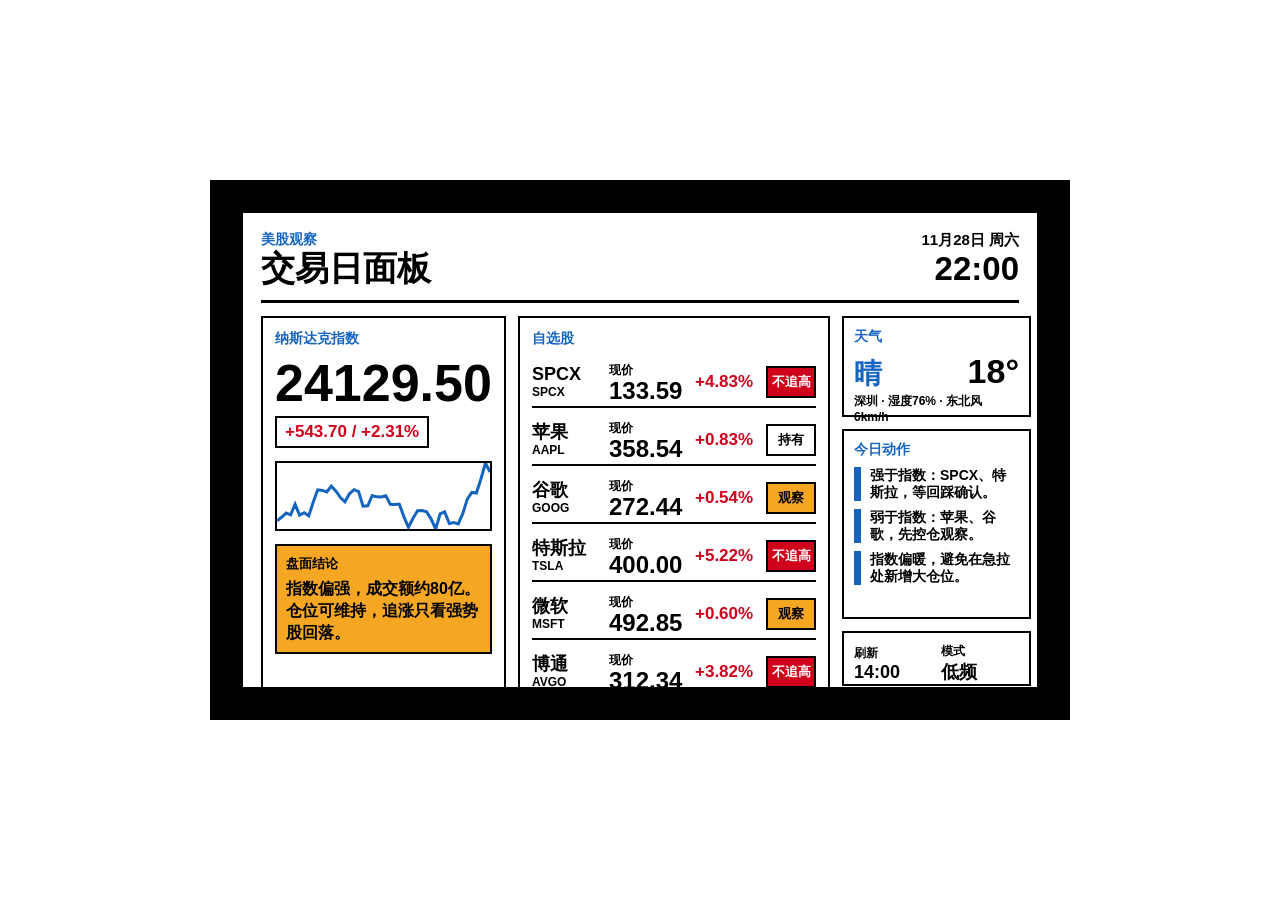
==== sensecraft.html @ 090fd839 "deploy: 5b3ad0c726f53f0782bac9192af07a81ab85d8e0" ====
<!doctype html>
<html lang="zh-CN">
  <head>
    <meta charset="utf-8">
    <meta name="viewport" content="width=device-width, initial-scale=1">
    <title>E1002 A股面板</title>
    <style>
/*
 * reTerminal E1002 A股面板 — Spectra 6 纯色样式
 * 硬性约束：只能用 黑/白/红/黄/蓝/绿 6 个纯色。
 * 禁止浅灰、半透明、渐变、剪裁路径、米色——这些在 6 色屏上会抖动成颗粒。
 * 视觉层级用 字号/字重/边框 区分，不用颜色明暗区分。
 */
:root {
  --black: #000000;
  --white: #ffffff;
  --red: #d0021b;      /* 涨 / 风险 */
  --green: #2e7d32;    /* 跌 */
  --yellow: #f5a623;   /* 信号 / 强调底色 */
  --blue: #1565c0;     /* 标题 / 标签 / 平 */
}

* {
  box-sizing: border-box;
}

body {
  margin: 0;
  min-height: 100vh;
  display: grid;
  place-items: center;
  background: var(--white);   /* 仅浏览器预览；widget 模式下被 build_dist 覆盖为白 */
  color: var(--black);
  font-family: "Arial", "PingFang SC", "Microsoft YaHei", sans-serif;
}

/* 设备外壳，仅本地预览模拟设备边框；widget 模式下被 build_dist 改为透明无边框，不上屏 */
.device-shell {
  width: 860px;
  height: 540px;
  display: grid;
  place-items: center;
  background: var(--black);
  border: 10px solid var(--black);
}

.panel {
  width: 800px;
  height: 480px;
  overflow: hidden;
  background: var(--white);
  border: 3px solid var(--black);
  padding: 18px;
}

.topbar {
  height: 72px;
  display: flex;
  align-items: flex-start;
  justify-content: space-between;
  border-bottom: 3px solid var(--black);
}

.eyebrow,
.section-title {
  color: var(--blue);
  font-size: 14px;
  font-weight: 800;
}

h1 {
  margin: 2px 0 0;
  font-size: 34px;
  line-height: 1;
  color: var(--black);
}

.clock-block {
  min-width: 160px;
  text-align: right;
}

.clock-block time {
  display: block;
  color: var(--black);
  font-size: 15px;
  line-height: 1.2;
  font-weight: 800;
}

.clock-block strong {
  display: block;
  margin-top: 3px;
  font-size: 33px;
  line-height: 1;
  color: var(--black);
}

.market-grid {
  height: 370px;
  display: grid;
  grid-template-columns: 245px 312px 189px;
  gap: 12px;
  padding-top: 13px;
}

.index-panel,
.stocks-panel,
.side-panel > section {
  border: 2px solid var(--black);
  background: var(--white);
}

.index-panel,
.stocks-panel {
  padding: 12px;
}

.index-value {
  margin-top: 9px;
  font-size: 52px;
  line-height: 1;
  font-weight: 900;
  color: var(--black);
}

.change-row {
  margin-top: 7px;
  display: inline-flex;
  align-items: center;
  min-height: 29px;
  padding: 4px 8px;
  border: 2px solid var(--black);
  font-size: 17px;
  font-weight: 800;
}

.up {
  color: var(--red);
}

.down {
  color: var(--green);
}

.flat {
  color: var(--blue);
}

/* 分时折线：去掉渐变/剪裁/半透明，改为实色边框容器；
   折线由 app.js 用 <svg> + var(--blue) 实色绘制；无数据时 app.js 隐藏整个区域 */
.sparkline {
  height: 70px;
  margin-top: 13px;
  border: 2px solid var(--black);
  background: var(--white);
}

.sparkline svg {
  display: block;
  width: 100%;
  height: 100%;
}

.analysis-box {
  margin-top: 13px;
  padding: 9px;
  border: 2px solid var(--black);
  background: var(--yellow);
}

.analysis-label {
  font-size: 13px;
  color: var(--black);
  font-weight: 800;
}

.analysis-box p {
  margin: 5px 0 0;
  font-size: 16px;
  line-height: 1.36;
  font-weight: 700;
  color: var(--black);
}

.stock-list {
  display: grid;
  gap: 8px;
  margin-top: 10px;
}

.stock-row {
  display: grid;
  grid-template-columns: 77px 86px 71px 50px;
  align-items: center;
  min-height: 50px;
  border-bottom: 2px solid var(--black);
}

.stock-row:last-child {
  border-bottom: 0;
}

.stock-name {
  min-width: 0;
}

.stock-name strong,
.stock-name span,
.metric-label,
.weather-meta,
.status-panel span {
  display: block;
}

.stock-name strong {
  font-size: 18px;
  line-height: 1.1;
  color: var(--black);
}

/* 次要信息（代码/标签/元数据）：原为浅灰，改黑 + 小字 + 中等字重，靠字号字重区分层级 */
.stock-name span,
.metric-label,
.weather-meta,
.status-panel span {
  color: var(--black);
  font-size: 12px;
  font-weight: 800;
}

.stock-price {
  font-size: 24px;
  font-weight: 900;
  line-height: 1;
  color: var(--black);
}

.stock-change {
  font-size: 17px;
  font-weight: 800;
}

.signal {
  min-height: 32px;
  display: grid;
  place-items: center;
  border: 2px solid var(--black);
  font-size: 13px;
  font-weight: 900;
  white-space: nowrap;
  color: var(--black);
}

.signal-watch {
  background: var(--yellow);
}

.signal-hold {
  background: var(--white);
}

.signal-risk {
  background: var(--red);
  color: var(--white);
}

.side-panel {
  display: grid;
  grid-template-rows: 101px 190px 55px;
  gap: 12px;
}

.side-panel > section {
  padding: 10px;
}

.weather-main {
  margin-top: 8px;
  display: flex;
  align-items: baseline;
  justify-content: space-between;
}

.weather-main span {
  color: var(--blue);
  font-size: 28px;
  font-weight: 900;
}

.weather-main strong {
  font-size: 34px;
  line-height: 1;
  color: var(--black);
}

.advice-panel ul {
  margin: 8px 0 0;
  padding: 0;
  list-style: none;
  display: grid;
  gap: 8px;
}

.advice-panel li {
  min-height: 34px;
  padding-left: 9px;
  border-left: 7px solid var(--blue);
  font-size: 14px;
  line-height: 1.22;
  font-weight: 800;
  color: var(--black);
}

.status-panel {
  display: grid;
  grid-template-columns: 1fr 1fr;
  gap: 8px;
}

.status-panel div {
  display: flex;
  flex-direction: column;
  justify-content: center;
}

.status-panel strong {
  font-size: 18px;
  color: var(--black);
}

</style>
  </head>
  <body>
    <main class="device-shell" aria-label="reTerminal E1002 A股面板预览">
      <section class="panel" id="panel">
        <header class="topbar">
          <div>
            <div class="eyebrow" id="eyebrow">A股观察</div>
            <h1>交易日面板</h1>
          </div>
          <div class="clock-block">
            <time id="dateText">--</time>
            <strong id="timeText">--:--</strong>
          </div>
        </header>

        <section class="market-grid">
          <article class="index-panel">
            <div class="section-title" id="indexTitle">上证指数</div>
            <div class="index-value" id="indexValue">--</div>
            <div class="change-row" id="indexChange">--</div>
            <div class="sparkline" aria-hidden="true" id="indexSparkline"></div>
            <div class="analysis-box">
              <div class="analysis-label">盘面结论</div>
              <p id="marketSummary">--</p>
            </div>
          </article>

          <article class="stocks-panel">
            <div class="section-title">自选股</div>
            <div class="stock-list" id="stockList"></div>
          </article>

          <aside class="side-panel">
            <section class="weather-panel">
              <div class="section-title">天气</div>
              <div class="weather-main">
                <span id="weatherIcon">晴</span>
                <strong id="weatherTemp">--</strong>
              </div>
              <div class="weather-meta" id="weatherMeta">--</div>
            </section>

            <section class="advice-panel">
              <div class="section-title">今日动作</div>
              <ul id="adviceList"></ul>
            </section>

            <section class="status-panel">
              <div>
                <span>刷新</span>
                <strong id="refreshText">--</strong>
              </div>
              <div>
                <span>模式</span>
                <strong>低频</strong>
              </div>
            </section>
          </aside>
        </section>
      </section>
    </main>

    <script>window.PANEL_DATA = {"updatedAt": "2026-11-28T22:00:48+08:00", "source": {"market": "Sina Finance 美股 hq.sinajs.cn", "weather": "Open-Meteo"}, "index": {"name": "纳斯达克指数", "code": "IXIC", "price": 24129.5, "change": 543.7, "changePct": 2.31, "open": 23958.46, "high": 24149.09, "low": 23690.6, "volume": 4955552619, "amount": 7959054819.0, "trend": "指数偏强", "risk": "相对强", "quoteTime": "2026-11-28T22:00:47+08:00", "volumeTone": "成交额约80亿", "series": [24000.85, 24005.91, 24011.94, 24009.34, 24024.48, 24008.97, 24012.29, 24007.87, 24027.31, 24044.97, 24044.19, 24041.94, 24050.45, 24043.04, 24033.98, 24028.08, 24039.29, 24045.27, 24042.45, 24021.74, 24022.24, 24037.01, 24035.02, 24034.92, 24036.62, 24024.27, 24024.05, 24024.73, 24006.45, 23991.57, 24004.13, 24015.36, 24015.55, 24013.72, 24003.67, 23989.17, 24010.75, 24013.69, 23996.88, 23998.45, 23996.51, 24011.12, 24032.21, 24041.34, 24040.48, 24060.16, 24083.28, 24070.37]}, "stocks": [{"name": "SPCX", "code": "SPCX", "price": 133.59, "change": 6.15, "changePct": 4.83, "open": 131.19, "high": 134.44, "low": 129.1, "volume": 51364369, "amount": 104455447.0, "trend": "盘中偏强", "risk": "强于指数", "quoteTime": "2026-11-28T22:00:47+08:00"}, {"name": "苹果", "code": "AAPL", "price": 358.54, "change": 2.96, "changePct": 0.83, "open": 358.21, "high": 359.5, "low": 355.64, "volume": 22683910, "amount": 46955553.0, "trend": "盘中偏强", "risk": "弱于指数", "quoteTime": "2026-11-28T22:00:47+08:00"}, {"name": "谷歌", "code": "GOOG", "price": 272.44, "change": 1.46, "changePct": 0.54, "open": 277.02, "high": 277.3, "low": 268.2, "volume": 14018418, "amount": 25547656.0, "trend": "红盘震荡", "risk": "弱于指数", "quoteTime": "2026-11-28T22:00:47+08:00"}, {"name": "特斯拉", "code": "TSLA", "price": 400.0, "change": 19.86, "changePct": 5.22, "open": 391.34, "high": 401.18, "low": 384.66, "volume": 26634592, "amount": 32459286.0, "trend": "盘中偏强", "risk": "强于指数", "quoteTime": "2026-11-28T22:00:47+08:00"}, {"name": "微软", "code": "MSFT", "price": 492.85, "change": 2.92, "changePct": 0.6, "open": 499.75, "high": 500.46, "low": 488.83, "volume": 12489416, "amount": 28190420.0, "trend": "红盘震荡", "risk": "弱于指数", "quoteTime": "2026-11-28T22:00:47+08:00"}, {"name": "博通", "code": "AVGO", "price": 312.34, "change": 11.48, "changePct": 3.82, "open": 305.21, "high": 313.12, "low": 304.75, "volume": 17091992, "amount": 34765416.0, "trend": "盘中偏强", "risk": "强于指数", "quoteTime": "2026-11-28T22:00:47+08:00"}, {"name": "可口可乐", "code": "KO", "price": 97.4, "change": -0.19, "changePct": -0.19, "open": 96.79, "high": 97.81, "low": 96.5, "volume": 9315118, "amount": 21239298.0, "trend": "绿盘震荡", "risk": "弱于指数", "quoteTime": "2026-11-28T22:00:47+08:00"}], "weather": {"city": "深圳", "condition": "晴", "temperature": 18, "humidity": 76, "wind": "东北风 6km/h"}, "ui": {"eyebrow": "美股观察"}, "clock": {"clockText": "22:00", "dateText": "11月28日 周六"}};</script>
<script>
const state = {
  market: null,
};

const fallbackData = {
  updatedAt: "2026-06-16T00:03:05+08:00",
  index: {
    name: "上证指数",
    code: "000001.SH",
    price: 4096.47,
    change: 64.96,
    changePct: 1.61,
    volumeTone: "成交额约14036亿",
    trend: "指数偏强",
  },
  stocks: [
    { name: "兴蓉环境", code: "000598.SZ", price: 6.99, changePct: -0.57, trend: "盘中偏弱", risk: "弱于指数" },
    { name: "华润三九", code: "000999.SZ", price: 24.55, changePct: -1.21, trend: "盘中偏弱", risk: "弱于指数" },
    { name: "光启技术", code: "002625.SZ", price: 38.3, changePct: -1.01, trend: "盘中偏弱", risk: "弱于指数" },
    { name: "迅游科技", code: "300467.SZ", price: 33.22, changePct: 1.28, trend: "盘中偏强", risk: "跟随指数" },
    { name: "伊利股份", code: "600887.SH", price: 25.41, changePct: -1.17, trend: "盘中偏弱", risk: "弱于指数" },
  ],
  weather: {
    city: "深圳",
    condition: "阴",
    temperature: 25,
    humidity: 99,
    wind: "东南风 4km/h",
  },
};

function formatSigned(value, suffix = "") {
  const sign = value > 0 ? "+" : "";
  return `${sign}${value.toFixed(2)}${suffix}`;
}

function toneClass(value) {
  if (value > 0) return "up";
  if (value < 0) return "down";
  return "flat";
}

function signalFor(stock) {
  if (stock.changePct <= -1.5) return { label: "控风险", className: "signal-risk" };
  if (stock.changePct >= 2.5) return { label: "不追高", className: "signal-risk" };
  if (stock.changePct >= 0.8) return { label: "持有", className: "signal-hold" };
  return { label: "观察", className: "signal-watch" };
}

function buildMarketSummary(data) {
  const pct = data.index.changePct;
  if (pct >= 0.6) {
    return `${data.index.trend}，${data.index.volumeTone}。仓位可维持，追涨只看强势股回落。`;
  }
  if (pct <= -0.6) {
    return `${data.index.trend}，指数偏弱。先看防守位，减少临盘加仓。`;
  }
  return `${data.index.trend}，市场分歧中。重点看自选股相对强弱，不急着扩大仓位。`;
}

function buildAdvice(data) {
  const strong = data.stocks.filter((item) => item.changePct > data.index.changePct + 1);
  const weak = data.stocks.filter((item) => item.changePct < data.index.changePct - 1.2);
  const list = [];

  if (strong.length) {
    list.push(`强于指数：${strong.slice(0, 2).map((item) => item.name).join("、")}，等回踩确认。`);
  }

  if (weak.length) {
    list.push(`弱于指数：${weak.slice(0, 2).map((item) => item.name).join("、")}，先控仓观察。`);
  }

  list.push(data.index.changePct >= 0 ? "指数偏暖，避免在急拉处新增大仓位。" : "指数偏冷，优先保留现金和确定性。");
  return list.slice(0, 3);
}

function renderStocks(stocks) {
  const root = document.querySelector("#stockList");
  root.innerHTML = "";

  stocks.forEach((stock) => {
    const signal = signalFor(stock);
    const row = document.createElement("div");
    row.className = "stock-row";
    row.innerHTML = `
      <div class="stock-name">
        <strong>${stock.name}</strong>
        <span>${stock.code}</span>
      </div>
      <div>
        <span class="metric-label">现价</span>
        <strong class="stock-price">${stock.price.toFixed(2)}</strong>
      </div>
      <div class="${toneClass(stock.changePct)} stock-change">${formatSigned(stock.changePct, "%")}</div>
      <div class="signal ${signal.className}">${signal.label}</div>
    `;
    root.appendChild(row);
  });
}

function renderAdvice(data) {
  const root = document.querySelector("#adviceList");
  root.innerHTML = "";
  buildAdvice(data).forEach((text) => {
    const item = document.createElement("li");
    item.textContent = text;
    root.appendChild(item);
  });
}

function render(data) {
  state.market = data;
  document.querySelector("#indexTitle").textContent = data.index.name;
  document.querySelector("#eyebrow").textContent = (data.ui && data.ui.eyebrow) || "行情观察";
  document.querySelector("#indexValue").textContent = data.index.price.toFixed(2);
  document.querySelector("#indexChange").className = `change-row ${toneClass(data.index.change)}`;
  document.querySelector("#indexChange").textContent = `${formatSigned(data.index.change)} / ${formatSigned(data.index.changePct, "%")}`;
  document.querySelector("#marketSummary").textContent = buildMarketSummary(data);
  document.querySelector("#weatherIcon").textContent = data.weather.condition;
  document.querySelector("#weatherTemp").textContent = `${data.weather.temperature}°`;
  document.querySelector("#weatherMeta").textContent = `${data.weather.city} · 湿度${data.weather.humidity}% · ${data.weather.wind}`;
  document.querySelector("#refreshText").textContent = new Date(data.updatedAt).toLocaleTimeString("zh-CN", { hour: "2-digit", minute: "2-digit" });
  renderStocks(data.stocks);
  renderAdvice(data);
  renderClock(data);
  renderSparkline(data.index.series);
}

function renderClock(data) {
  // 优先用服务端注入的北京时间快照，不依赖设备时区或 JS 跑时钟
  if (data && data.clock && data.clock.clockText) {
    document.querySelector("#dateText").textContent = data.clock.dateText;
    document.querySelector("#timeText").textContent = data.clock.clockText;
    return;
  }
  const now = new Date();
  document.querySelector("#dateText").textContent = now.toLocaleDateString("zh-CN", {
    month: "2-digit",
    day: "2-digit",
    weekday: "short",
  });
  document.querySelector("#timeText").textContent = now.toLocaleTimeString("zh-CN", {
    hour: "2-digit",
    minute: "2-digit",
  });
}

function renderSparkline(series) {
  // 分时折线用 SVG 实色（蓝）绘制，符合 6 色约束；无数据则隐藏整个区域
  const root = document.querySelector("#indexSparkline");
  if (!series || series.length < 2) {
    root.style.display = "none";
    return;
  }
  root.style.display = "";
  const w = 100;
  const h = 100;
  const min = Math.min(...series);
  const max = Math.max(...series);
  const range = max - min || 1;
  const pts = series
    .map((v, i) => `${((i / (series.length - 1)) * w).toFixed(1)},${(h - ((v - min) / range) * h).toFixed(1)}`)
    .join(" ");
  root.innerHTML =
    `<svg viewBox="0 0 ${w} ${h}" preserveAspectRatio="none">` +
    `<polyline points="${pts}" fill="none" stroke="#1565c0" stroke-width="3" vector-effect="non-scaling-stroke" />` +
    `</svg>`;
}

async function loadData() {
  if (window.PANEL_DATA) {
    return window.PANEL_DATA;
  }

  const dataFiles = ["data/market.json", "data/sample-market.json"];

  for (const file of dataFiles) {
    try {
      const response = await fetch(file, { cache: "no-store" });
      if (!response.ok) throw new Error(`${file} unavailable`);
      return await response.json();
    } catch {
      // Try the next data source.
    }
  }

  return fallbackData;
}

// 时钟由服务端快照驱动（每次整页刷新时随 render 更新），无需 setInterval。
// 原因：SenseCraft 设备可能是静态截图渲染模式，setInterval 不会持续触发。
loadData().then(render);

</script>
  </body>
</html>
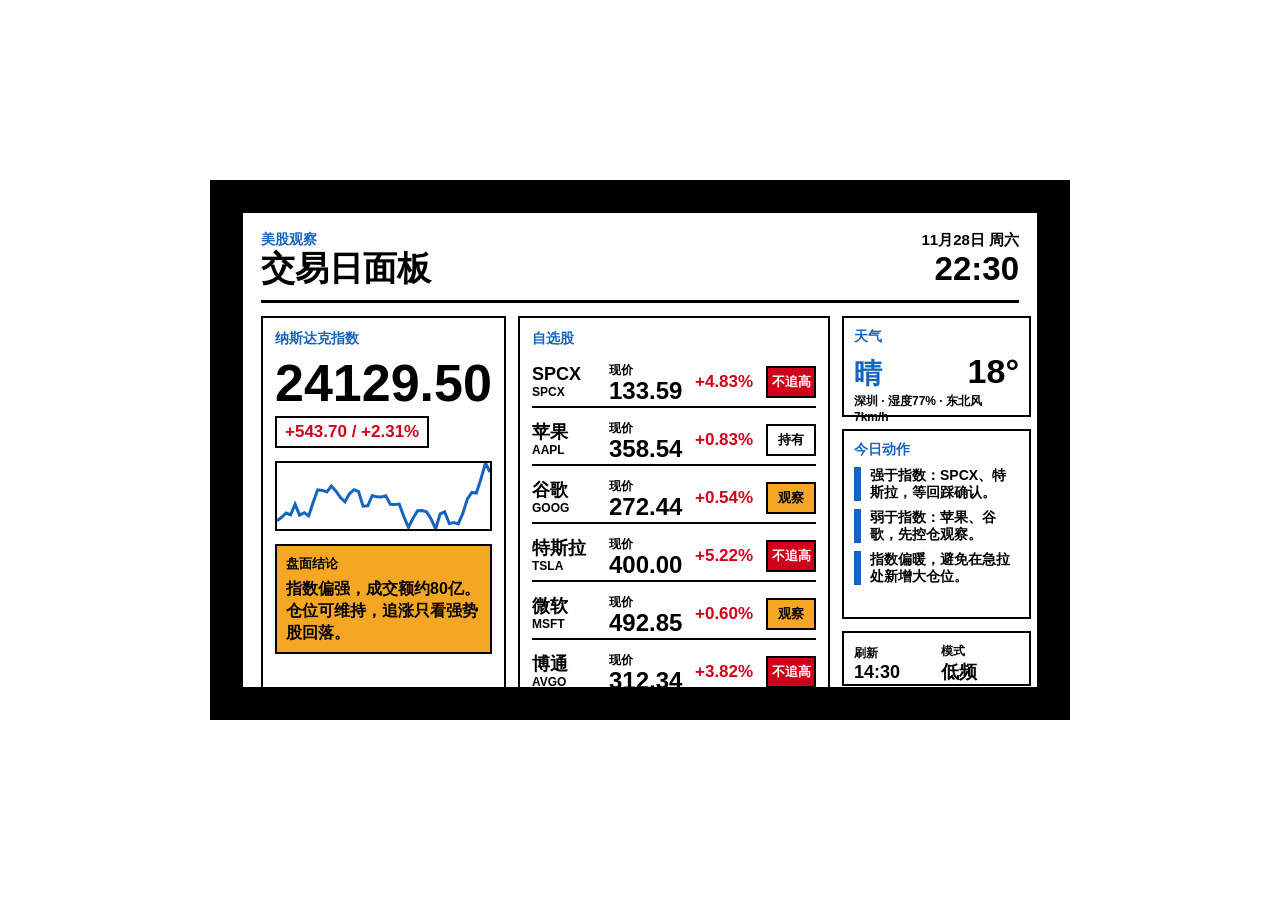
==== commit 5f1931bb: "deploy: 5b3ad0c726f53f0782bac9192af07a81ab85d8e0" ====
--- a/sensecraft.html
+++ b/sensecraft.html
@@ -392,7 +392,7 @@
       </section>
     </main>
 
-    <script>window.PANEL_DATA = {"updatedAt": "2026-11-28T22:00:48+08:00", "source": {"market": "Sina Finance 美股 hq.sinajs.cn", "weather": "Open-Meteo"}, "index": {"name": "纳斯达克指数", "code": "IXIC", "price": 24129.5, "change": 543.7, "changePct": 2.31, "open": 23958.46, "high": 24149.09, "low": 23690.6, "volume": 4955552619, "amount": 7959054819.0, "trend": "指数偏强", "risk": "相对强", "quoteTime": "2026-11-28T22:00:47+08:00", "volumeTone": "成交额约80亿", "series": [24000.85, 24005.91, 24011.94, 24009.34, 24024.48, 24008.97, 24012.29, 24007.87, 24027.31, 24044.97, 24044.19, 24041.94, 24050.45, 24043.04, 24033.98, 24028.08, 24039.29, 24045.27, 24042.45, 24021.74, 24022.24, 24037.01, 24035.02, 24034.92, 24036.62, 24024.27, 24024.05, 24024.73, 24006.45, 23991.57, 24004.13, 24015.36, 24015.55, 24013.72, 24003.67, 23989.17, 24010.75, 24013.69, 23996.88, 23998.45, 23996.51, 24011.12, 24032.21, 24041.34, 24040.48, 24060.16, 24083.28, 24070.37]}, "stocks": [{"name": "SPCX", "code": "SPCX", "price": 133.59, "change": 6.15, "changePct": 4.83, "open": 131.19, "high": 134.44, "low": 129.1, "volume": 51364369, "amount": 104455447.0, "trend": "盘中偏强", "risk": "强于指数", "quoteTime": "2026-11-28T22:00:47+08:00"}, {"name": "苹果", "code": "AAPL", "price": 358.54, "change": 2.96, "changePct": 0.83, "open": 358.21, "high": 359.5, "low": 355.64, "volume": 22683910, "amount": 46955553.0, "trend": "盘中偏强", "risk": "弱于指数", "quoteTime": "2026-11-28T22:00:47+08:00"}, {"name": "谷歌", "code": "GOOG", "price": 272.44, "change": 1.46, "changePct": 0.54, "open": 277.02, "high": 277.3, "low": 268.2, "volume": 14018418, "amount": 25547656.0, "trend": "红盘震荡", "risk": "弱于指数", "quoteTime": "2026-11-28T22:00:47+08:00"}, {"name": "特斯拉", "code": "TSLA", "price": 400.0, "change": 19.86, "changePct": 5.22, "open": 391.34, "high": 401.18, "low": 384.66, "volume": 26634592, "amount": 32459286.0, "trend": "盘中偏强", "risk": "强于指数", "quoteTime": "2026-11-28T22:00:47+08:00"}, {"name": "微软", "code": "MSFT", "price": 492.85, "change": 2.92, "changePct": 0.6, "open": 499.75, "high": 500.46, "low": 488.83, "volume": 12489416, "amount": 28190420.0, "trend": "红盘震荡", "risk": "弱于指数", "quoteTime": "2026-11-28T22:00:47+08:00"}, {"name": "博通", "code": "AVGO", "price": 312.34, "change": 11.48, "changePct": 3.82, "open": 305.21, "high": 313.12, "low": 304.75, "volume": 17091992, "amount": 34765416.0, "trend": "盘中偏强", "risk": "强于指数", "quoteTime": "2026-11-28T22:00:47+08:00"}, {"name": "可口可乐", "code": "KO", "price": 97.4, "change": -0.19, "changePct": -0.19, "open": 96.79, "high": 97.81, "low": 96.5, "volume": 9315118, "amount": 21239298.0, "trend": "绿盘震荡", "risk": "弱于指数", "quoteTime": "2026-11-28T22:00:47+08:00"}], "weather": {"city": "深圳", "condition": "晴", "temperature": 18, "humidity": 76, "wind": "东北风 6km/h"}, "ui": {"eyebrow": "美股观察"}, "clock": {"clockText": "22:00", "dateText": "11月28日 周六"}};</script>
+    <script>window.PANEL_DATA = {"updatedAt": "2026-11-28T22:30:40+08:00", "source": {"market": "Sina Finance 美股 hq.sinajs.cn", "weather": "Open-Meteo"}, "index": {"name": "纳斯达克指数", "code": "IXIC", "price": 24129.5, "change": 543.7, "changePct": 2.31, "open": 23958.46, "high": 24149.09, "low": 23690.6, "volume": 4955552619, "amount": 7959054819.0, "trend": "指数偏强", "risk": "相对强", "quoteTime": "2026-11-28T22:30:38+08:00", "volumeTone": "成交额约80亿", "series": [24000.85, 24005.91, 24011.94, 24009.34, 24024.48, 24008.97, 24012.29, 24007.87, 24027.31, 24044.97, 24044.19, 24041.94, 24050.45, 24043.04, 24033.98, 24028.08, 24039.29, 24045.27, 24042.45, 24021.74, 24022.24, 24037.01, 24035.02, 24034.92, 24036.62, 24024.27, 24024.05, 24024.73, 24006.45, 23991.57, 24004.13, 24015.36, 24015.55, 24013.72, 24003.67, 23989.17, 24010.75, 24013.69, 23996.88, 23998.45, 23996.51, 24011.12, 24032.21, 24041.34, 24040.48, 24060.16, 24083.28, 24070.37]}, "stocks": [{"name": "SPCX", "code": "SPCX", "price": 133.59, "change": 6.15, "changePct": 4.83, "open": 131.19, "high": 134.44, "low": 129.1, "volume": 51364369, "amount": 104455447.0, "trend": "盘中偏强", "risk": "强于指数", "quoteTime": "2026-11-28T22:30:38+08:00"}, {"name": "苹果", "code": "AAPL", "price": 358.54, "change": 2.96, "changePct": 0.83, "open": 358.21, "high": 359.5, "low": 355.64, "volume": 22683910, "amount": 46955553.0, "trend": "盘中偏强", "risk": "弱于指数", "quoteTime": "2026-11-28T22:30:38+08:00"}, {"name": "谷歌", "code": "GOOG", "price": 272.44, "change": 1.46, "changePct": 0.54, "open": 277.02, "high": 277.3, "low": 268.2, "volume": 14018418, "amount": 25547656.0, "trend": "红盘震荡", "risk": "弱于指数", "quoteTime": "2026-11-28T22:30:38+08:00"}, {"name": "特斯拉", "code": "TSLA", "price": 400.0, "change": 19.86, "changePct": 5.22, "open": 391.34, "high": 401.18, "low": 384.66, "volume": 26634592, "amount": 32459286.0, "trend": "盘中偏强", "risk": "强于指数", "quoteTime": "2026-11-28T22:30:38+08:00"}, {"name": "微软", "code": "MSFT", "price": 492.85, "change": 2.92, "changePct": 0.6, "open": 499.75, "high": 500.46, "low": 488.83, "volume": 12489416, "amount": 28190420.0, "trend": "红盘震荡", "risk": "弱于指数", "quoteTime": "2026-11-28T22:30:38+08:00"}, {"name": "博通", "code": "AVGO", "price": 312.34, "change": 11.48, "changePct": 3.82, "open": 305.21, "high": 313.12, "low": 304.75, "volume": 17091992, "amount": 34765416.0, "trend": "盘中偏强", "risk": "强于指数", "quoteTime": "2026-11-28T22:30:38+08:00"}, {"name": "可口可乐", "code": "KO", "price": 97.4, "change": -0.19, "changePct": -0.19, "open": 96.79, "high": 97.81, "low": 96.5, "volume": 9315118, "amount": 21239298.0, "trend": "绿盘震荡", "risk": "弱于指数", "quoteTime": "2026-11-28T22:30:38+08:00"}], "weather": {"city": "深圳", "condition": "晴", "temperature": 18, "humidity": 77, "wind": "东北风 7km/h"}, "ui": {"eyebrow": "美股观察"}, "clock": {"clockText": "22:30", "dateText": "11月28日 周六"}};</script>
 <script>
 const state = {
   market: null,
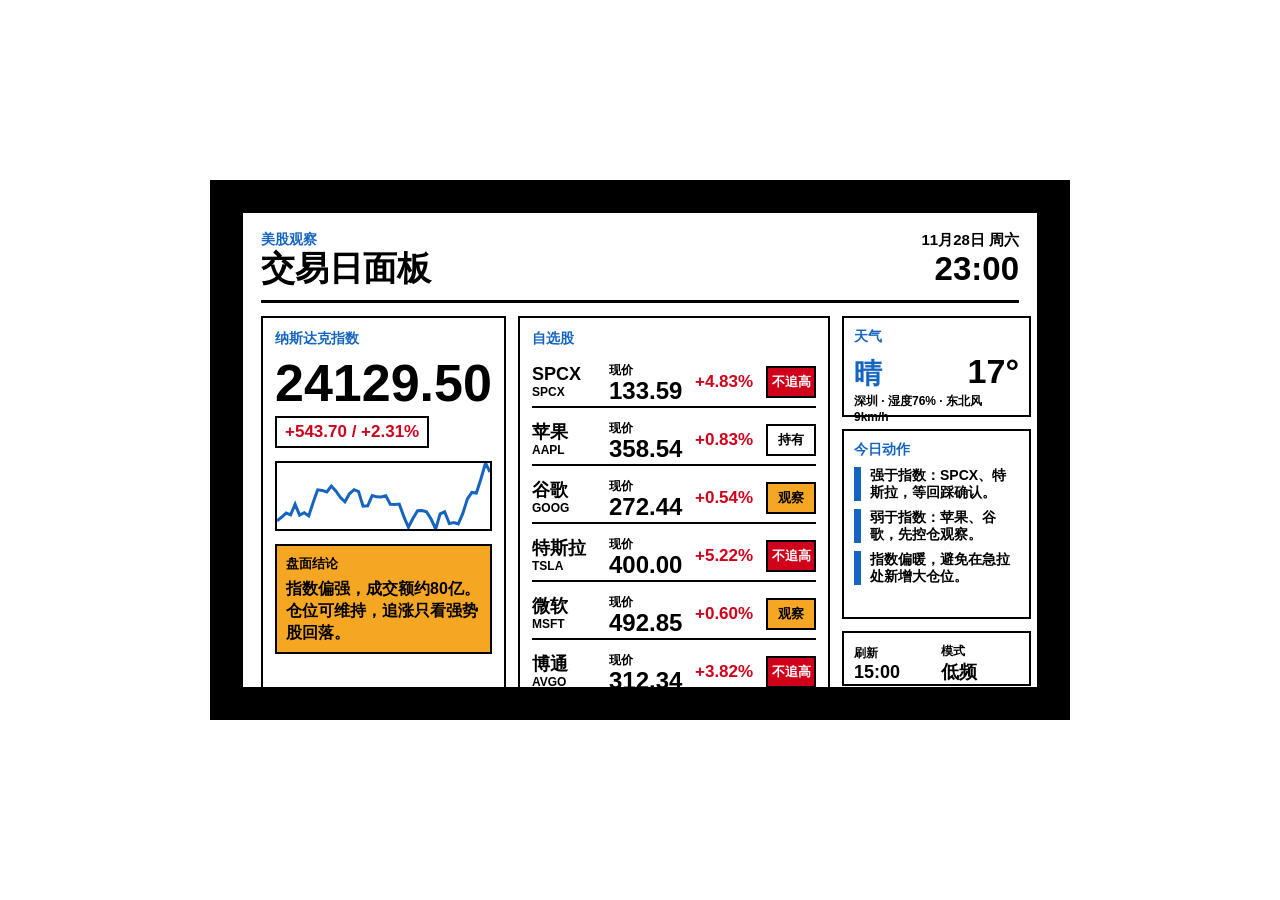
==== commit d0eb8161: "deploy: 5b3ad0c726f53f0782bac9192af07a81ab85d8e0" ====
--- a/sensecraft.html
+++ b/sensecraft.html
@@ -392,7 +392,7 @@
       </section>
     </main>
 
-    <script>window.PANEL_DATA = {"updatedAt": "2026-11-28T22:30:40+08:00", "source": {"market": "Sina Finance 美股 hq.sinajs.cn", "weather": "Open-Meteo"}, "index": {"name": "纳斯达克指数", "code": "IXIC", "price": 24129.5, "change": 543.7, "changePct": 2.31, "open": 23958.46, "high": 24149.09, "low": 23690.6, "volume": 4955552619, "amount": 7959054819.0, "trend": "指数偏强", "risk": "相对强", "quoteTime": "2026-11-28T22:30:38+08:00", "volumeTone": "成交额约80亿", "series": [24000.85, 24005.91, 24011.94, 24009.34, 24024.48, 24008.97, 24012.29, 24007.87, 24027.31, 24044.97, 24044.19, 24041.94, 24050.45, 24043.04, 24033.98, 24028.08, 24039.29, 24045.27, 24042.45, 24021.74, 24022.24, 24037.01, 24035.02, 24034.92, 24036.62, 24024.27, 24024.05, 24024.73, 24006.45, 23991.57, 24004.13, 24015.36, 24015.55, 24013.72, 24003.67, 23989.17, 24010.75, 24013.69, 23996.88, 23998.45, 23996.51, 24011.12, 24032.21, 24041.34, 24040.48, 24060.16, 24083.28, 24070.37]}, "stocks": [{"name": "SPCX", "code": "SPCX", "price": 133.59, "change": 6.15, "changePct": 4.83, "open": 131.19, "high": 134.44, "low": 129.1, "volume": 51364369, "amount": 104455447.0, "trend": "盘中偏强", "risk": "强于指数", "quoteTime": "2026-11-28T22:30:38+08:00"}, {"name": "苹果", "code": "AAPL", "price": 358.54, "change": 2.96, "changePct": 0.83, "open": 358.21, "high": 359.5, "low": 355.64, "volume": 22683910, "amount": 46955553.0, "trend": "盘中偏强", "risk": "弱于指数", "quoteTime": "2026-11-28T22:30:38+08:00"}, {"name": "谷歌", "code": "GOOG", "price": 272.44, "change": 1.46, "changePct": 0.54, "open": 277.02, "high": 277.3, "low": 268.2, "volume": 14018418, "amount": 25547656.0, "trend": "红盘震荡", "risk": "弱于指数", "quoteTime": "2026-11-28T22:30:38+08:00"}, {"name": "特斯拉", "code": "TSLA", "price": 400.0, "change": 19.86, "changePct": 5.22, "open": 391.34, "high": 401.18, "low": 384.66, "volume": 26634592, "amount": 32459286.0, "trend": "盘中偏强", "risk": "强于指数", "quoteTime": "2026-11-28T22:30:38+08:00"}, {"name": "微软", "code": "MSFT", "price": 492.85, "change": 2.92, "changePct": 0.6, "open": 499.75, "high": 500.46, "low": 488.83, "volume": 12489416, "amount": 28190420.0, "trend": "红盘震荡", "risk": "弱于指数", "quoteTime": "2026-11-28T22:30:38+08:00"}, {"name": "博通", "code": "AVGO", "price": 312.34, "change": 11.48, "changePct": 3.82, "open": 305.21, "high": 313.12, "low": 304.75, "volume": 17091992, "amount": 34765416.0, "trend": "盘中偏强", "risk": "强于指数", "quoteTime": "2026-11-28T22:30:38+08:00"}, {"name": "可口可乐", "code": "KO", "price": 97.4, "change": -0.19, "changePct": -0.19, "open": 96.79, "high": 97.81, "low": 96.5, "volume": 9315118, "amount": 21239298.0, "trend": "绿盘震荡", "risk": "弱于指数", "quoteTime": "2026-11-28T22:30:38+08:00"}], "weather": {"city": "深圳", "condition": "晴", "temperature": 18, "humidity": 77, "wind": "东北风 7km/h"}, "ui": {"eyebrow": "美股观察"}, "clock": {"clockText": "22:30", "dateText": "11月28日 周六"}};</script>
+    <script>window.PANEL_DATA = {"updatedAt": "2026-11-28T23:00:44+08:00", "source": {"market": "Sina Finance 美股 hq.sinajs.cn", "weather": "Open-Meteo"}, "index": {"name": "纳斯达克指数", "code": "IXIC", "price": 24129.5, "change": 543.7, "changePct": 2.31, "open": 23958.46, "high": 24149.09, "low": 23690.6, "volume": 4955552619, "amount": 7959054819.0, "trend": "指数偏强", "risk": "相对强", "quoteTime": "2026-11-28T23:00:42+08:00", "volumeTone": "成交额约80亿", "series": [24000.85, 24005.91, 24011.94, 24009.34, 24024.48, 24008.97, 24012.29, 24007.87, 24027.31, 24044.97, 24044.19, 24041.94, 24050.45, 24043.04, 24033.98, 24028.08, 24039.29, 24045.27, 24042.45, 24021.74, 24022.24, 24037.01, 24035.02, 24034.92, 24036.62, 24024.27, 24024.05, 24024.73, 24006.45, 23991.57, 24004.13, 24015.36, 24015.55, 24013.72, 24003.67, 23989.17, 24010.75, 24013.69, 23996.88, 23998.45, 23996.51, 24011.12, 24032.21, 24041.34, 24040.48, 24060.16, 24083.28, 24070.37]}, "stocks": [{"name": "SPCX", "code": "SPCX", "price": 133.59, "change": 6.15, "changePct": 4.83, "open": 131.19, "high": 134.44, "low": 129.1, "volume": 51364369, "amount": 104455447.0, "trend": "盘中偏强", "risk": "强于指数", "quoteTime": "2026-11-28T23:00:42+08:00"}, {"name": "苹果", "code": "AAPL", "price": 358.54, "change": 2.96, "changePct": 0.83, "open": 358.21, "high": 359.5, "low": 355.64, "volume": 22683910, "amount": 46955553.0, "trend": "盘中偏强", "risk": "弱于指数", "quoteTime": "2026-11-28T23:00:42+08:00"}, {"name": "谷歌", "code": "GOOG", "price": 272.44, "change": 1.46, "changePct": 0.54, "open": 277.02, "high": 277.3, "low": 268.2, "volume": 14018418, "amount": 25547656.0, "trend": "红盘震荡", "risk": "弱于指数", "quoteTime": "2026-11-28T23:00:42+08:00"}, {"name": "特斯拉", "code": "TSLA", "price": 400.0, "change": 19.86, "changePct": 5.22, "open": 391.34, "high": 401.18, "low": 384.66, "volume": 26634592, "amount": 32459286.0, "trend": "盘中偏强", "risk": "强于指数", "quoteTime": "2026-11-28T23:00:42+08:00"}, {"name": "微软", "code": "MSFT", "price": 492.85, "change": 2.92, "changePct": 0.6, "open": 499.75, "high": 500.46, "low": 488.83, "volume": 12489416, "amount": 28190420.0, "trend": "红盘震荡", "risk": "弱于指数", "quoteTime": "2026-11-28T23:00:42+08:00"}, {"name": "博通", "code": "AVGO", "price": 312.34, "change": 11.48, "changePct": 3.82, "open": 305.21, "high": 313.12, "low": 304.75, "volume": 17091992, "amount": 34765416.0, "trend": "盘中偏强", "risk": "强于指数", "quoteTime": "2026-11-28T23:00:42+08:00"}, {"name": "可口可乐", "code": "KO", "price": 97.4, "change": -0.19, "changePct": -0.19, "open": 96.79, "high": 97.81, "low": 96.5, "volume": 9315118, "amount": 21239298.0, "trend": "绿盘震荡", "risk": "弱于指数", "quoteTime": "2026-11-28T23:00:42+08:00"}], "weather": {"city": "深圳", "condition": "晴", "temperature": 17, "humidity": 76, "wind": "东北风 9km/h"}, "ui": {"eyebrow": "美股观察"}, "clock": {"clockText": "23:00", "dateText": "11月28日 周六"}};</script>
 <script>
 const state = {
   market: null,
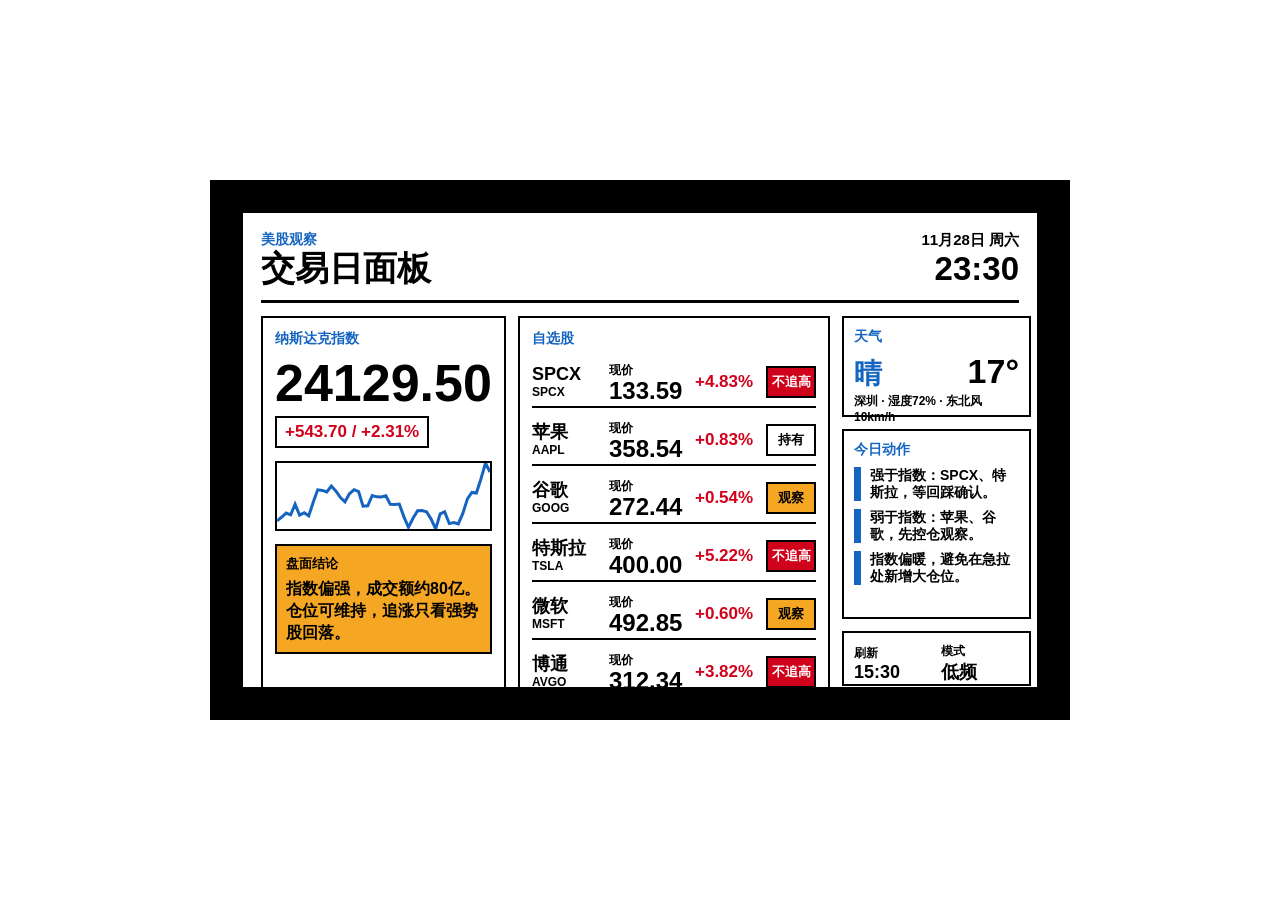
==== commit 9ef58163: "deploy: 5b3ad0c726f53f0782bac9192af07a81ab85d8e0" ====
--- a/sensecraft.html
+++ b/sensecraft.html
@@ -392,7 +392,7 @@
       </section>
     </main>
 
-    <script>window.PANEL_DATA = {"updatedAt": "2026-11-28T23:00:44+08:00", "source": {"market": "Sina Finance 美股 hq.sinajs.cn", "weather": "Open-Meteo"}, "index": {"name": "纳斯达克指数", "code": "IXIC", "price": 24129.5, "change": 543.7, "changePct": 2.31, "open": 23958.46, "high": 24149.09, "low": 23690.6, "volume": 4955552619, "amount": 7959054819.0, "trend": "指数偏强", "risk": "相对强", "quoteTime": "2026-11-28T23:00:42+08:00", "volumeTone": "成交额约80亿", "series": [24000.85, 24005.91, 24011.94, 24009.34, 24024.48, 24008.97, 24012.29, 24007.87, 24027.31, 24044.97, 24044.19, 24041.94, 24050.45, 24043.04, 24033.98, 24028.08, 24039.29, 24045.27, 24042.45, 24021.74, 24022.24, 24037.01, 24035.02, 24034.92, 24036.62, 24024.27, 24024.05, 24024.73, 24006.45, 23991.57, 24004.13, 24015.36, 24015.55, 24013.72, 24003.67, 23989.17, 24010.75, 24013.69, 23996.88, 23998.45, 23996.51, 24011.12, 24032.21, 24041.34, 24040.48, 24060.16, 24083.28, 24070.37]}, "stocks": [{"name": "SPCX", "code": "SPCX", "price": 133.59, "change": 6.15, "changePct": 4.83, "open": 131.19, "high": 134.44, "low": 129.1, "volume": 51364369, "amount": 104455447.0, "trend": "盘中偏强", "risk": "强于指数", "quoteTime": "2026-11-28T23:00:42+08:00"}, {"name": "苹果", "code": "AAPL", "price": 358.54, "change": 2.96, "changePct": 0.83, "open": 358.21, "high": 359.5, "low": 355.64, "volume": 22683910, "amount": 46955553.0, "trend": "盘中偏强", "risk": "弱于指数", "quoteTime": "2026-11-28T23:00:42+08:00"}, {"name": "谷歌", "code": "GOOG", "price": 272.44, "change": 1.46, "changePct": 0.54, "open": 277.02, "high": 277.3, "low": 268.2, "volume": 14018418, "amount": 25547656.0, "trend": "红盘震荡", "risk": "弱于指数", "quoteTime": "2026-11-28T23:00:42+08:00"}, {"name": "特斯拉", "code": "TSLA", "price": 400.0, "change": 19.86, "changePct": 5.22, "open": 391.34, "high": 401.18, "low": 384.66, "volume": 26634592, "amount": 32459286.0, "trend": "盘中偏强", "risk": "强于指数", "quoteTime": "2026-11-28T23:00:42+08:00"}, {"name": "微软", "code": "MSFT", "price": 492.85, "change": 2.92, "changePct": 0.6, "open": 499.75, "high": 500.46, "low": 488.83, "volume": 12489416, "amount": 28190420.0, "trend": "红盘震荡", "risk": "弱于指数", "quoteTime": "2026-11-28T23:00:42+08:00"}, {"name": "博通", "code": "AVGO", "price": 312.34, "change": 11.48, "changePct": 3.82, "open": 305.21, "high": 313.12, "low": 304.75, "volume": 17091992, "amount": 34765416.0, "trend": "盘中偏强", "risk": "强于指数", "quoteTime": "2026-11-28T23:00:42+08:00"}, {"name": "可口可乐", "code": "KO", "price": 97.4, "change": -0.19, "changePct": -0.19, "open": 96.79, "high": 97.81, "low": 96.5, "volume": 9315118, "amount": 21239298.0, "trend": "绿盘震荡", "risk": "弱于指数", "quoteTime": "2026-11-28T23:00:42+08:00"}], "weather": {"city": "深圳", "condition": "晴", "temperature": 17, "humidity": 76, "wind": "东北风 9km/h"}, "ui": {"eyebrow": "美股观察"}, "clock": {"clockText": "23:00", "dateText": "11月28日 周六"}};</script>
+    <script>window.PANEL_DATA = {"updatedAt": "2026-11-28T23:30:39+08:00", "source": {"market": "Sina Finance 美股 hq.sinajs.cn", "weather": "Open-Meteo"}, "index": {"name": "纳斯达克指数", "code": "IXIC", "price": 24129.5, "change": 543.7, "changePct": 2.31, "open": 23958.46, "high": 24149.09, "low": 23690.6, "volume": 4955552619, "amount": 7959054819.0, "trend": "指数偏强", "risk": "相对强", "quoteTime": "2026-11-28T23:30:38+08:00", "volumeTone": "成交额约80亿", "series": [24000.85, 24005.91, 24011.94, 24009.34, 24024.48, 24008.97, 24012.29, 24007.87, 24027.31, 24044.97, 24044.19, 24041.94, 24050.45, 24043.04, 24033.98, 24028.08, 24039.29, 24045.27, 24042.45, 24021.74, 24022.24, 24037.01, 24035.02, 24034.92, 24036.62, 24024.27, 24024.05, 24024.73, 24006.45, 23991.57, 24004.13, 24015.36, 24015.55, 24013.72, 24003.67, 23989.17, 24010.75, 24013.69, 23996.88, 23998.45, 23996.51, 24011.12, 24032.21, 24041.34, 24040.48, 24060.16, 24083.28, 24070.37]}, "stocks": [{"name": "SPCX", "code": "SPCX", "price": 133.59, "change": 6.15, "changePct": 4.83, "open": 131.19, "high": 134.44, "low": 129.1, "volume": 51364369, "amount": 104455447.0, "trend": "盘中偏强", "risk": "强于指数", "quoteTime": "2026-11-28T23:30:38+08:00"}, {"name": "苹果", "code": "AAPL", "price": 358.54, "change": 2.96, "changePct": 0.83, "open": 358.21, "high": 359.5, "low": 355.64, "volume": 22683910, "amount": 46955553.0, "trend": "盘中偏强", "risk": "弱于指数", "quoteTime": "2026-11-28T23:30:38+08:00"}, {"name": "谷歌", "code": "GOOG", "price": 272.44, "change": 1.46, "changePct": 0.54, "open": 277.02, "high": 277.3, "low": 268.2, "volume": 14018418, "amount": 25547656.0, "trend": "红盘震荡", "risk": "弱于指数", "quoteTime": "2026-11-28T23:30:38+08:00"}, {"name": "特斯拉", "code": "TSLA", "price": 400.0, "change": 19.86, "changePct": 5.22, "open": 391.34, "high": 401.18, "low": 384.66, "volume": 26634592, "amount": 32459286.0, "trend": "盘中偏强", "risk": "强于指数", "quoteTime": "2026-11-28T23:30:38+08:00"}, {"name": "微软", "code": "MSFT", "price": 492.85, "change": 2.92, "changePct": 0.6, "open": 499.75, "high": 500.46, "low": 488.83, "volume": 12489416, "amount": 28190420.0, "trend": "红盘震荡", "risk": "弱于指数", "quoteTime": "2026-11-28T23:30:38+08:00"}, {"name": "博通", "code": "AVGO", "price": 312.34, "change": 11.48, "changePct": 3.82, "open": 305.21, "high": 313.12, "low": 304.75, "volume": 17091992, "amount": 34765416.0, "trend": "盘中偏强", "risk": "强于指数", "quoteTime": "2026-11-28T23:30:38+08:00"}, {"name": "可口可乐", "code": "KO", "price": 97.4, "change": -0.19, "changePct": -0.19, "open": 96.79, "high": 97.81, "low": 96.5, "volume": 9315118, "amount": 21239298.0, "trend": "绿盘震荡", "risk": "弱于指数", "quoteTime": "2026-11-28T23:30:38+08:00"}], "weather": {"city": "深圳", "condition": "晴", "temperature": 17, "humidity": 72, "wind": "东北风 10km/h"}, "ui": {"eyebrow": "美股观察"}, "clock": {"clockText": "23:30", "dateText": "11月28日 周六"}};</script>
 <script>
 const state = {
   market: null,
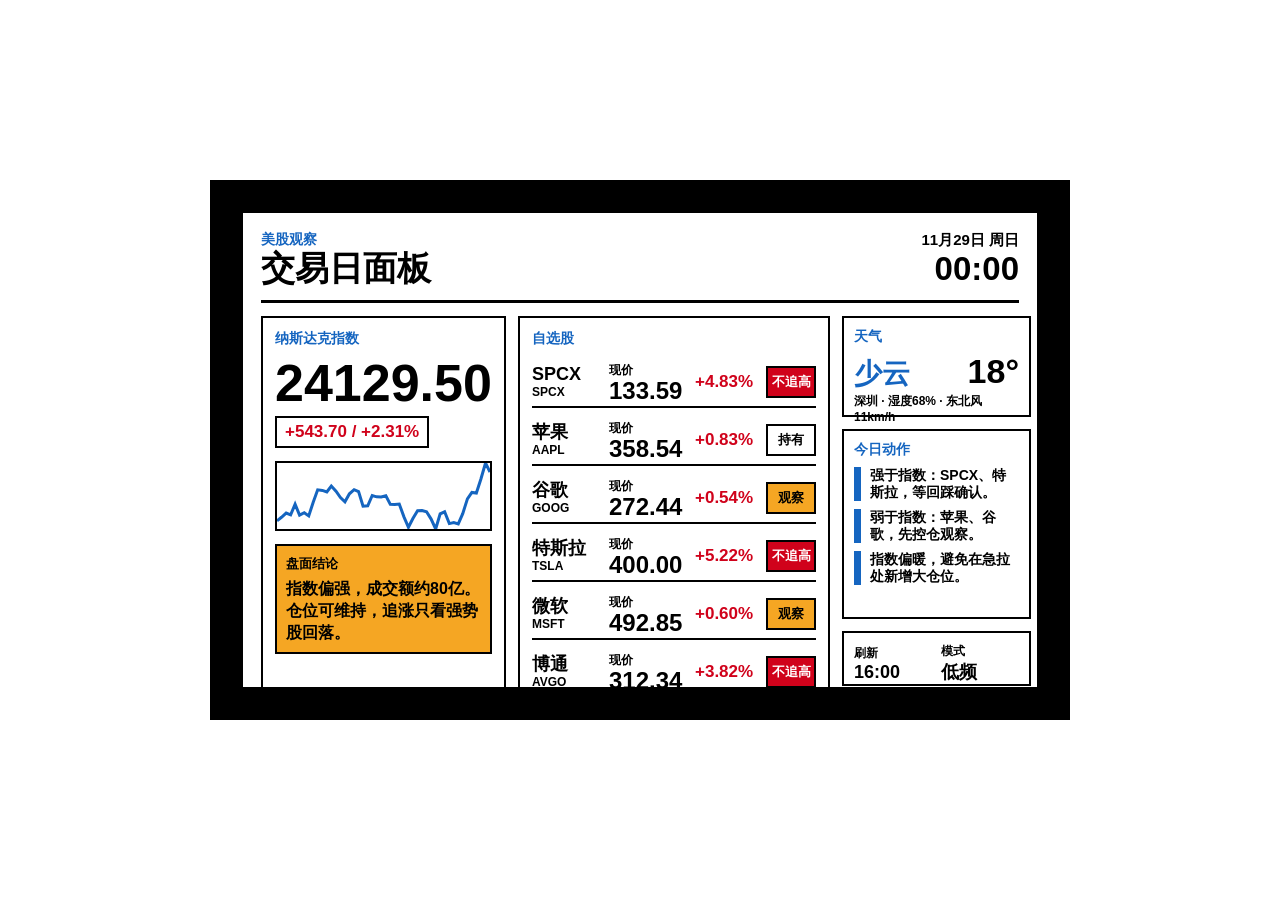
==== commit 259f6378: "deploy: 5b3ad0c726f53f0782bac9192af07a81ab85d8e0" ====
--- a/sensecraft.html
+++ b/sensecraft.html
@@ -392,7 +392,7 @@
       </section>
     </main>
 
-    <script>window.PANEL_DATA = {"updatedAt": "2026-11-28T23:30:39+08:00", "source": {"market": "Sina Finance 美股 hq.sinajs.cn", "weather": "Open-Meteo"}, "index": {"name": "纳斯达克指数", "code": "IXIC", "price": 24129.5, "change": 543.7, "changePct": 2.31, "open": 23958.46, "high": 24149.09, "low": 23690.6, "volume": 4955552619, "amount": 7959054819.0, "trend": "指数偏强", "risk": "相对强", "quoteTime": "2026-11-28T23:30:38+08:00", "volumeTone": "成交额约80亿", "series": [24000.85, 24005.91, 24011.94, 24009.34, 24024.48, 24008.97, 24012.29, 24007.87, 24027.31, 24044.97, 24044.19, 24041.94, 24050.45, 24043.04, 24033.98, 24028.08, 24039.29, 24045.27, 24042.45, 24021.74, 24022.24, 24037.01, 24035.02, 24034.92, 24036.62, 24024.27, 24024.05, 24024.73, 24006.45, 23991.57, 24004.13, 24015.36, 24015.55, 24013.72, 24003.67, 23989.17, 24010.75, 24013.69, 23996.88, 23998.45, 23996.51, 24011.12, 24032.21, 24041.34, 24040.48, 24060.16, 24083.28, 24070.37]}, "stocks": [{"name": "SPCX", "code": "SPCX", "price": 133.59, "change": 6.15, "changePct": 4.83, "open": 131.19, "high": 134.44, "low": 129.1, "volume": 51364369, "amount": 104455447.0, "trend": "盘中偏强", "risk": "强于指数", "quoteTime": "2026-11-28T23:30:38+08:00"}, {"name": "苹果", "code": "AAPL", "price": 358.54, "change": 2.96, "changePct": 0.83, "open": 358.21, "high": 359.5, "low": 355.64, "volume": 22683910, "amount": 46955553.0, "trend": "盘中偏强", "risk": "弱于指数", "quoteTime": "2026-11-28T23:30:38+08:00"}, {"name": "谷歌", "code": "GOOG", "price": 272.44, "change": 1.46, "changePct": 0.54, "open": 277.02, "high": 277.3, "low": 268.2, "volume": 14018418, "amount": 25547656.0, "trend": "红盘震荡", "risk": "弱于指数", "quoteTime": "2026-11-28T23:30:38+08:00"}, {"name": "特斯拉", "code": "TSLA", "price": 400.0, "change": 19.86, "changePct": 5.22, "open": 391.34, "high": 401.18, "low": 384.66, "volume": 26634592, "amount": 32459286.0, "trend": "盘中偏强", "risk": "强于指数", "quoteTime": "2026-11-28T23:30:38+08:00"}, {"name": "微软", "code": "MSFT", "price": 492.85, "change": 2.92, "changePct": 0.6, "open": 499.75, "high": 500.46, "low": 488.83, "volume": 12489416, "amount": 28190420.0, "trend": "红盘震荡", "risk": "弱于指数", "quoteTime": "2026-11-28T23:30:38+08:00"}, {"name": "博通", "code": "AVGO", "price": 312.34, "change": 11.48, "changePct": 3.82, "open": 305.21, "high": 313.12, "low": 304.75, "volume": 17091992, "amount": 34765416.0, "trend": "盘中偏强", "risk": "强于指数", "quoteTime": "2026-11-28T23:30:38+08:00"}, {"name": "可口可乐", "code": "KO", "price": 97.4, "change": -0.19, "changePct": -0.19, "open": 96.79, "high": 97.81, "low": 96.5, "volume": 9315118, "amount": 21239298.0, "trend": "绿盘震荡", "risk": "弱于指数", "quoteTime": "2026-11-28T23:30:38+08:00"}], "weather": {"city": "深圳", "condition": "晴", "temperature": 17, "humidity": 72, "wind": "东北风 10km/h"}, "ui": {"eyebrow": "美股观察"}, "clock": {"clockText": "23:30", "dateText": "11月28日 周六"}};</script>
+    <script>window.PANEL_DATA = {"updatedAt": "2026-11-29T00:00:43+08:00", "source": {"market": "Sina Finance 美股 hq.sinajs.cn", "weather": "Open-Meteo"}, "index": {"name": "纳斯达克指数", "code": "IXIC", "price": 24129.5, "change": 543.7, "changePct": 2.31, "open": 23958.46, "high": 24149.09, "low": 23690.6, "volume": 4955552619, "amount": 7959054819.0, "trend": "指数偏强", "risk": "相对强", "quoteTime": "2026-11-29T00:00:41+08:00", "volumeTone": "成交额约80亿", "series": [24000.85, 24005.91, 24011.94, 24009.34, 24024.48, 24008.97, 24012.29, 24007.87, 24027.31, 24044.97, 24044.19, 24041.94, 24050.45, 24043.04, 24033.98, 24028.08, 24039.29, 24045.27, 24042.45, 24021.74, 24022.24, 24037.01, 24035.02, 24034.92, 24036.62, 24024.27, 24024.05, 24024.73, 24006.45, 23991.57, 24004.13, 24015.36, 24015.55, 24013.72, 24003.67, 23989.17, 24010.75, 24013.69, 23996.88, 23998.45, 23996.51, 24011.12, 24032.21, 24041.34, 24040.48, 24060.16, 24083.28, 24070.37]}, "stocks": [{"name": "SPCX", "code": "SPCX", "price": 133.59, "change": 6.15, "changePct": 4.83, "open": 131.19, "high": 134.44, "low": 129.1, "volume": 51364369, "amount": 104455447.0, "trend": "盘中偏强", "risk": "强于指数", "quoteTime": "2026-11-29T00:00:41+08:00"}, {"name": "苹果", "code": "AAPL", "price": 358.54, "change": 2.96, "changePct": 0.83, "open": 358.21, "high": 359.5, "low": 355.64, "volume": 22683910, "amount": 46955553.0, "trend": "盘中偏强", "risk": "弱于指数", "quoteTime": "2026-11-29T00:00:41+08:00"}, {"name": "谷歌", "code": "GOOG", "price": 272.44, "change": 1.46, "changePct": 0.54, "open": 277.02, "high": 277.3, "low": 268.2, "volume": 14018418, "amount": 25547656.0, "trend": "红盘震荡", "risk": "弱于指数", "quoteTime": "2026-11-29T00:00:41+08:00"}, {"name": "特斯拉", "code": "TSLA", "price": 400.0, "change": 19.86, "changePct": 5.22, "open": 391.34, "high": 401.18, "low": 384.66, "volume": 26634592, "amount": 32459286.0, "trend": "盘中偏强", "risk": "强于指数", "quoteTime": "2026-11-29T00:00:41+08:00"}, {"name": "微软", "code": "MSFT", "price": 492.85, "change": 2.92, "changePct": 0.6, "open": 499.75, "high": 500.46, "low": 488.83, "volume": 12489416, "amount": 28190420.0, "trend": "红盘震荡", "risk": "弱于指数", "quoteTime": "2026-11-29T00:00:41+08:00"}, {"name": "博通", "code": "AVGO", "price": 312.34, "change": 11.48, "changePct": 3.82, "open": 305.21, "high": 313.12, "low": 304.75, "volume": 17091992, "amount": 34765416.0, "trend": "盘中偏强", "risk": "强于指数", "quoteTime": "2026-11-29T00:00:41+08:00"}, {"name": "可口可乐", "code": "KO", "price": 97.4, "change": -0.19, "changePct": -0.19, "open": 96.79, "high": 97.81, "low": 96.5, "volume": 9315118, "amount": 21239298.0, "trend": "绿盘震荡", "risk": "弱于指数", "quoteTime": "2026-11-29T00:00:41+08:00"}], "weather": {"city": "深圳", "condition": "少云", "temperature": 18, "humidity": 68, "wind": "东北风 11km/h"}, "ui": {"eyebrow": "美股观察"}, "clock": {"clockText": "00:00", "dateText": "11月29日 周日"}};</script>
 <script>
 const state = {
   market: null,
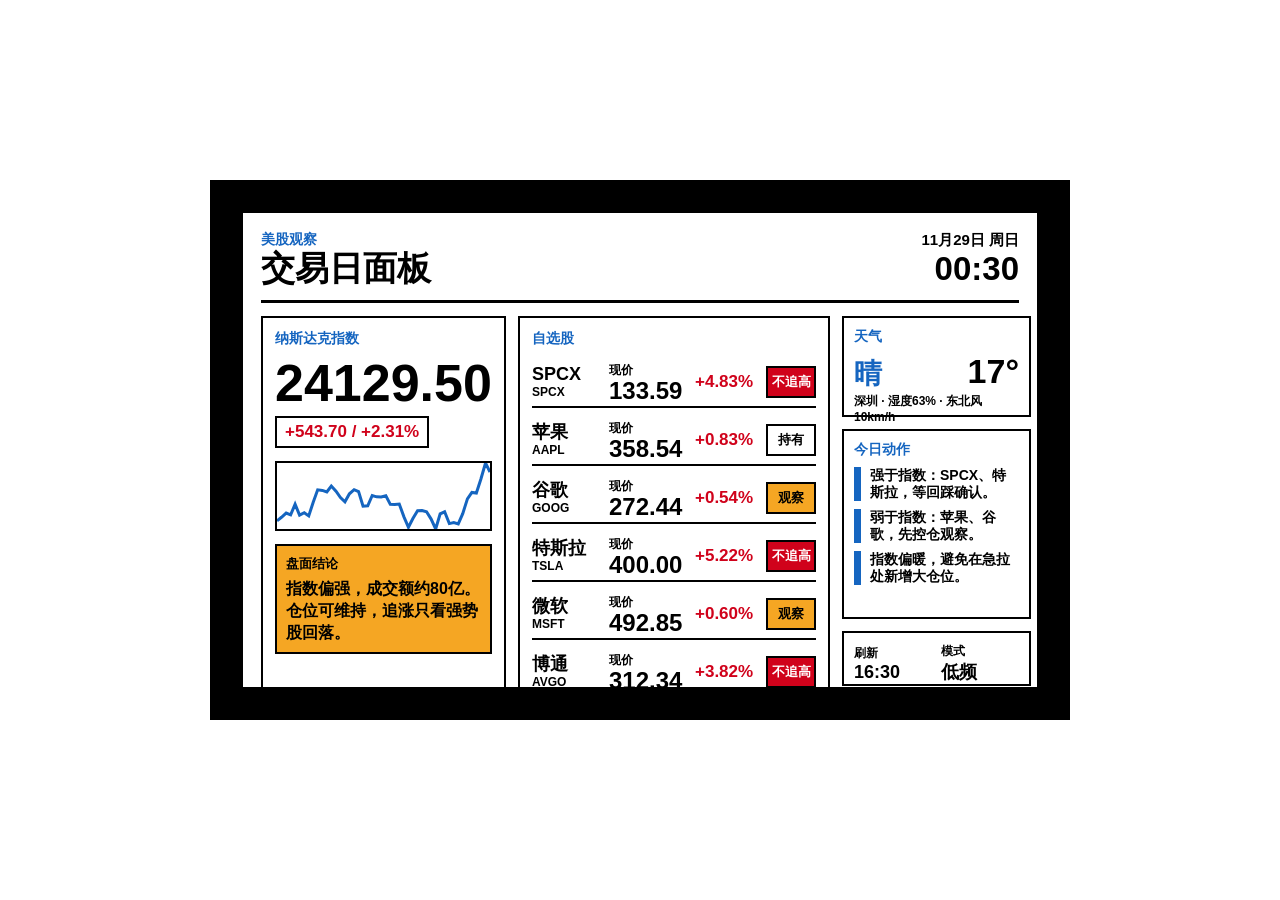
==== commit a5417d93: "deploy: 5b3ad0c726f53f0782bac9192af07a81ab85d8e0" ====
--- a/sensecraft.html
+++ b/sensecraft.html
@@ -392,7 +392,7 @@
       </section>
     </main>
 
-    <script>window.PANEL_DATA = {"updatedAt": "2026-11-29T00:00:43+08:00", "source": {"market": "Sina Finance 美股 hq.sinajs.cn", "weather": "Open-Meteo"}, "index": {"name": "纳斯达克指数", "code": "IXIC", "price": 24129.5, "change": 543.7, "changePct": 2.31, "open": 23958.46, "high": 24149.09, "low": 23690.6, "volume": 4955552619, "amount": 7959054819.0, "trend": "指数偏强", "risk": "相对强", "quoteTime": "2026-11-29T00:00:41+08:00", "volumeTone": "成交额约80亿", "series": [24000.85, 24005.91, 24011.94, 24009.34, 24024.48, 24008.97, 24012.29, 24007.87, 24027.31, 24044.97, 24044.19, 24041.94, 24050.45, 24043.04, 24033.98, 24028.08, 24039.29, 24045.27, 24042.45, 24021.74, 24022.24, 24037.01, 24035.02, 24034.92, 24036.62, 24024.27, 24024.05, 24024.73, 24006.45, 23991.57, 24004.13, 24015.36, 24015.55, 24013.72, 24003.67, 23989.17, 24010.75, 24013.69, 23996.88, 23998.45, 23996.51, 24011.12, 24032.21, 24041.34, 24040.48, 24060.16, 24083.28, 24070.37]}, "stocks": [{"name": "SPCX", "code": "SPCX", "price": 133.59, "change": 6.15, "changePct": 4.83, "open": 131.19, "high": 134.44, "low": 129.1, "volume": 51364369, "amount": 104455447.0, "trend": "盘中偏强", "risk": "强于指数", "quoteTime": "2026-11-29T00:00:41+08:00"}, {"name": "苹果", "code": "AAPL", "price": 358.54, "change": 2.96, "changePct": 0.83, "open": 358.21, "high": 359.5, "low": 355.64, "volume": 22683910, "amount": 46955553.0, "trend": "盘中偏强", "risk": "弱于指数", "quoteTime": "2026-11-29T00:00:41+08:00"}, {"name": "谷歌", "code": "GOOG", "price": 272.44, "change": 1.46, "changePct": 0.54, "open": 277.02, "high": 277.3, "low": 268.2, "volume": 14018418, "amount": 25547656.0, "trend": "红盘震荡", "risk": "弱于指数", "quoteTime": "2026-11-29T00:00:41+08:00"}, {"name": "特斯拉", "code": "TSLA", "price": 400.0, "change": 19.86, "changePct": 5.22, "open": 391.34, "high": 401.18, "low": 384.66, "volume": 26634592, "amount": 32459286.0, "trend": "盘中偏强", "risk": "强于指数", "quoteTime": "2026-11-29T00:00:41+08:00"}, {"name": "微软", "code": "MSFT", "price": 492.85, "change": 2.92, "changePct": 0.6, "open": 499.75, "high": 500.46, "low": 488.83, "volume": 12489416, "amount": 28190420.0, "trend": "红盘震荡", "risk": "弱于指数", "quoteTime": "2026-11-29T00:00:41+08:00"}, {"name": "博通", "code": "AVGO", "price": 312.34, "change": 11.48, "changePct": 3.82, "open": 305.21, "high": 313.12, "low": 304.75, "volume": 17091992, "amount": 34765416.0, "trend": "盘中偏强", "risk": "强于指数", "quoteTime": "2026-11-29T00:00:41+08:00"}, {"name": "可口可乐", "code": "KO", "price": 97.4, "change": -0.19, "changePct": -0.19, "open": 96.79, "high": 97.81, "low": 96.5, "volume": 9315118, "amount": 21239298.0, "trend": "绿盘震荡", "risk": "弱于指数", "quoteTime": "2026-11-29T00:00:41+08:00"}], "weather": {"city": "深圳", "condition": "少云", "temperature": 18, "humidity": 68, "wind": "东北风 11km/h"}, "ui": {"eyebrow": "美股观察"}, "clock": {"clockText": "00:00", "dateText": "11月29日 周日"}};</script>
+    <script>window.PANEL_DATA = {"updatedAt": "2026-11-29T00:30:43+08:00", "source": {"market": "Sina Finance 美股 hq.sinajs.cn", "weather": "Open-Meteo"}, "index": {"name": "纳斯达克指数", "code": "IXIC", "price": 24129.5, "change": 543.7, "changePct": 2.31, "open": 23958.46, "high": 24149.09, "low": 23690.6, "volume": 4955552619, "amount": 7959054819.0, "trend": "指数偏强", "risk": "相对强", "quoteTime": "2026-11-29T00:30:37+08:00", "volumeTone": "成交额约80亿", "series": [24000.85, 24005.91, 24011.94, 24009.34, 24024.48, 24008.97, 24012.29, 24007.87, 24027.31, 24044.97, 24044.19, 24041.94, 24050.45, 24043.04, 24033.98, 24028.08, 24039.29, 24045.27, 24042.45, 24021.74, 24022.24, 24037.01, 24035.02, 24034.92, 24036.62, 24024.27, 24024.05, 24024.73, 24006.45, 23991.57, 24004.13, 24015.36, 24015.55, 24013.72, 24003.67, 23989.17, 24010.75, 24013.69, 23996.88, 23998.45, 23996.51, 24011.12, 24032.21, 24041.34, 24040.48, 24060.16, 24083.28, 24070.37]}, "stocks": [{"name": "SPCX", "code": "SPCX", "price": 133.59, "change": 6.15, "changePct": 4.83, "open": 131.19, "high": 134.44, "low": 129.1, "volume": 51364369, "amount": 104455447.0, "trend": "盘中偏强", "risk": "强于指数", "quoteTime": "2026-11-29T00:30:37+08:00"}, {"name": "苹果", "code": "AAPL", "price": 358.54, "change": 2.96, "changePct": 0.83, "open": 358.21, "high": 359.5, "low": 355.64, "volume": 22683910, "amount": 46955553.0, "trend": "盘中偏强", "risk": "弱于指数", "quoteTime": "2026-11-29T00:30:37+08:00"}, {"name": "谷歌", "code": "GOOG", "price": 272.44, "change": 1.46, "changePct": 0.54, "open": 277.02, "high": 277.3, "low": 268.2, "volume": 14018418, "amount": 25547656.0, "trend": "红盘震荡", "risk": "弱于指数", "quoteTime": "2026-11-29T00:30:37+08:00"}, {"name": "特斯拉", "code": "TSLA", "price": 400.0, "change": 19.86, "changePct": 5.22, "open": 391.34, "high": 401.18, "low": 384.66, "volume": 26634592, "amount": 32459286.0, "trend": "盘中偏强", "risk": "强于指数", "quoteTime": "2026-11-29T00:30:37+08:00"}, {"name": "微软", "code": "MSFT", "price": 492.85, "change": 2.92, "changePct": 0.6, "open": 499.75, "high": 500.46, "low": 488.83, "volume": 12489416, "amount": 28190420.0, "trend": "红盘震荡", "risk": "弱于指数", "quoteTime": "2026-11-29T00:30:37+08:00"}, {"name": "博通", "code": "AVGO", "price": 312.34, "change": 11.48, "changePct": 3.82, "open": 305.21, "high": 313.12, "low": 304.75, "volume": 17091992, "amount": 34765416.0, "trend": "盘中偏强", "risk": "强于指数", "quoteTime": "2026-11-29T00:30:37+08:00"}, {"name": "可口可乐", "code": "KO", "price": 97.4, "change": -0.19, "changePct": -0.19, "open": 96.79, "high": 97.81, "low": 96.5, "volume": 9315118, "amount": 21239298.0, "trend": "绿盘震荡", "risk": "弱于指数", "quoteTime": "2026-11-29T00:30:37+08:00"}], "weather": {"city": "深圳", "condition": "晴", "temperature": 17, "humidity": 63, "wind": "东北风 10km/h"}, "ui": {"eyebrow": "美股观察"}, "clock": {"clockText": "00:30", "dateText": "11月29日 周日"}};</script>
 <script>
 const state = {
   market: null,
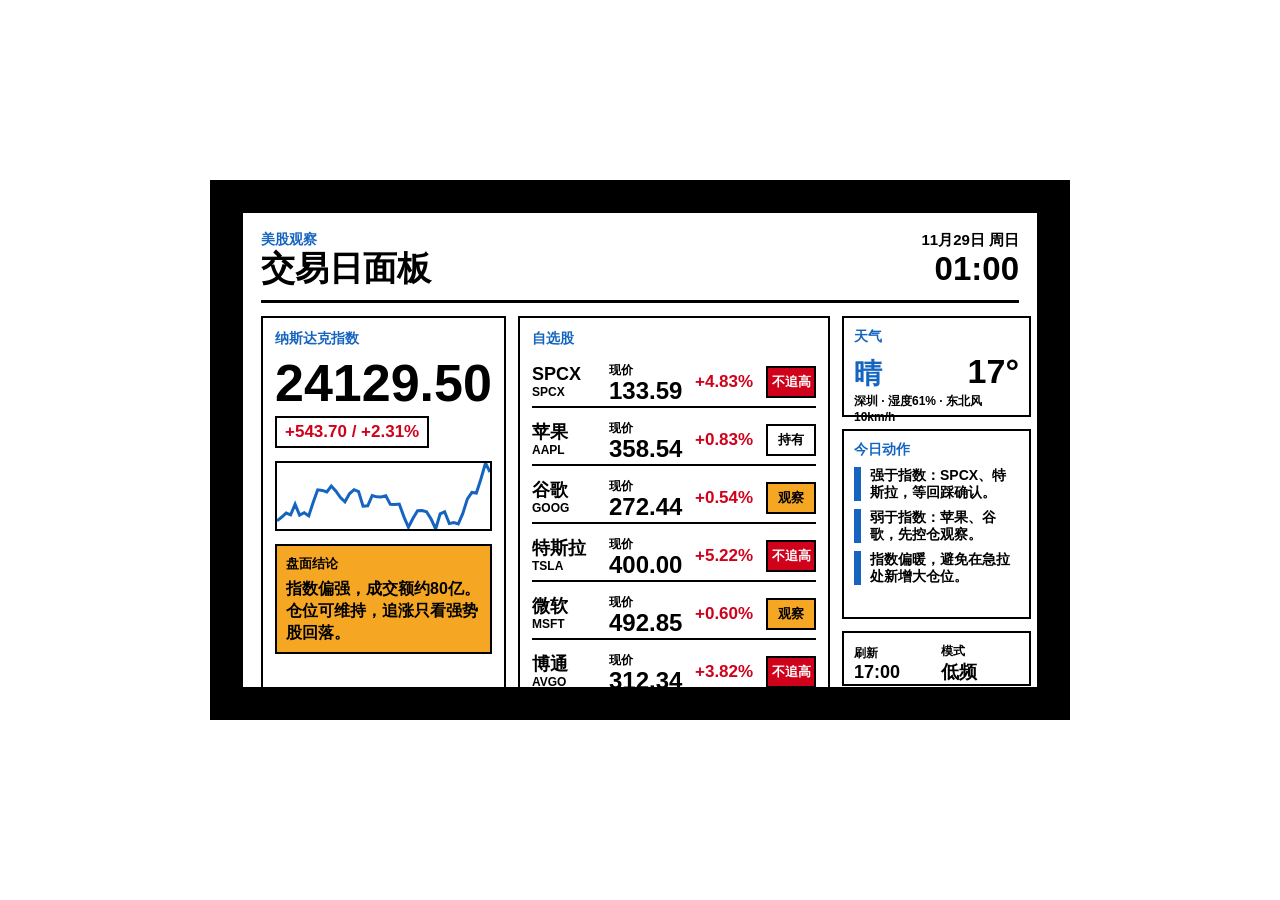
==== commit d80a7c27: "deploy: 5b3ad0c726f53f0782bac9192af07a81ab85d8e0" ====
--- a/sensecraft.html
+++ b/sensecraft.html
@@ -392,7 +392,7 @@
       </section>
     </main>
 
-    <script>window.PANEL_DATA = {"updatedAt": "2026-11-29T00:30:43+08:00", "source": {"market": "Sina Finance 美股 hq.sinajs.cn", "weather": "Open-Meteo"}, "index": {"name": "纳斯达克指数", "code": "IXIC", "price": 24129.5, "change": 543.7, "changePct": 2.31, "open": 23958.46, "high": 24149.09, "low": 23690.6, "volume": 4955552619, "amount": 7959054819.0, "trend": "指数偏强", "risk": "相对强", "quoteTime": "2026-11-29T00:30:37+08:00", "volumeTone": "成交额约80亿", "series": [24000.85, 24005.91, 24011.94, 24009.34, 24024.48, 24008.97, 24012.29, 24007.87, 24027.31, 24044.97, 24044.19, 24041.94, 24050.45, 24043.04, 24033.98, 24028.08, 24039.29, 24045.27, 24042.45, 24021.74, 24022.24, 24037.01, 24035.02, 24034.92, 24036.62, 24024.27, 24024.05, 24024.73, 24006.45, 23991.57, 24004.13, 24015.36, 24015.55, 24013.72, 24003.67, 23989.17, 24010.75, 24013.69, 23996.88, 23998.45, 23996.51, 24011.12, 24032.21, 24041.34, 24040.48, 24060.16, 24083.28, 24070.37]}, "stocks": [{"name": "SPCX", "code": "SPCX", "price": 133.59, "change": 6.15, "changePct": 4.83, "open": 131.19, "high": 134.44, "low": 129.1, "volume": 51364369, "amount": 104455447.0, "trend": "盘中偏强", "risk": "强于指数", "quoteTime": "2026-11-29T00:30:37+08:00"}, {"name": "苹果", "code": "AAPL", "price": 358.54, "change": 2.96, "changePct": 0.83, "open": 358.21, "high": 359.5, "low": 355.64, "volume": 22683910, "amount": 46955553.0, "trend": "盘中偏强", "risk": "弱于指数", "quoteTime": "2026-11-29T00:30:37+08:00"}, {"name": "谷歌", "code": "GOOG", "price": 272.44, "change": 1.46, "changePct": 0.54, "open": 277.02, "high": 277.3, "low": 268.2, "volume": 14018418, "amount": 25547656.0, "trend": "红盘震荡", "risk": "弱于指数", "quoteTime": "2026-11-29T00:30:37+08:00"}, {"name": "特斯拉", "code": "TSLA", "price": 400.0, "change": 19.86, "changePct": 5.22, "open": 391.34, "high": 401.18, "low": 384.66, "volume": 26634592, "amount": 32459286.0, "trend": "盘中偏强", "risk": "强于指数", "quoteTime": "2026-11-29T00:30:37+08:00"}, {"name": "微软", "code": "MSFT", "price": 492.85, "change": 2.92, "changePct": 0.6, "open": 499.75, "high": 500.46, "low": 488.83, "volume": 12489416, "amount": 28190420.0, "trend": "红盘震荡", "risk": "弱于指数", "quoteTime": "2026-11-29T00:30:37+08:00"}, {"name": "博通", "code": "AVGO", "price": 312.34, "change": 11.48, "changePct": 3.82, "open": 305.21, "high": 313.12, "low": 304.75, "volume": 17091992, "amount": 34765416.0, "trend": "盘中偏强", "risk": "强于指数", "quoteTime": "2026-11-29T00:30:37+08:00"}, {"name": "可口可乐", "code": "KO", "price": 97.4, "change": -0.19, "changePct": -0.19, "open": 96.79, "high": 97.81, "low": 96.5, "volume": 9315118, "amount": 21239298.0, "trend": "绿盘震荡", "risk": "弱于指数", "quoteTime": "2026-11-29T00:30:37+08:00"}], "weather": {"city": "深圳", "condition": "晴", "temperature": 17, "humidity": 63, "wind": "东北风 10km/h"}, "ui": {"eyebrow": "美股观察"}, "clock": {"clockText": "00:30", "dateText": "11月29日 周日"}};</script>
+    <script>window.PANEL_DATA = {"updatedAt": "2026-11-29T01:00:44+08:00", "source": {"market": "Sina Finance 美股 hq.sinajs.cn", "weather": "Open-Meteo"}, "index": {"name": "纳斯达克指数", "code": "IXIC", "price": 24129.5, "change": 543.7, "changePct": 2.31, "open": 23958.46, "high": 24149.09, "low": 23690.6, "volume": 4955552619, "amount": 7959054819.0, "trend": "指数偏强", "risk": "相对强", "quoteTime": "2026-11-29T01:00:42+08:00", "volumeTone": "成交额约80亿", "series": [24000.85, 24005.91, 24011.94, 24009.34, 24024.48, 24008.97, 24012.29, 24007.87, 24027.31, 24044.97, 24044.19, 24041.94, 24050.45, 24043.04, 24033.98, 24028.08, 24039.29, 24045.27, 24042.45, 24021.74, 24022.24, 24037.01, 24035.02, 24034.92, 24036.62, 24024.27, 24024.05, 24024.73, 24006.45, 23991.57, 24004.13, 24015.36, 24015.55, 24013.72, 24003.67, 23989.17, 24010.75, 24013.69, 23996.88, 23998.45, 23996.51, 24011.12, 24032.21, 24041.34, 24040.48, 24060.16, 24083.28, 24070.37]}, "stocks": [{"name": "SPCX", "code": "SPCX", "price": 133.59, "change": 6.15, "changePct": 4.83, "open": 131.19, "high": 134.44, "low": 129.1, "volume": 51364369, "amount": 104455447.0, "trend": "盘中偏强", "risk": "强于指数", "quoteTime": "2026-11-29T01:00:42+08:00"}, {"name": "苹果", "code": "AAPL", "price": 358.54, "change": 2.96, "changePct": 0.83, "open": 358.21, "high": 359.5, "low": 355.64, "volume": 22683910, "amount": 46955553.0, "trend": "盘中偏强", "risk": "弱于指数", "quoteTime": "2026-11-29T01:00:42+08:00"}, {"name": "谷歌", "code": "GOOG", "price": 272.44, "change": 1.46, "changePct": 0.54, "open": 277.02, "high": 277.3, "low": 268.2, "volume": 14018418, "amount": 25547656.0, "trend": "红盘震荡", "risk": "弱于指数", "quoteTime": "2026-11-29T01:00:42+08:00"}, {"name": "特斯拉", "code": "TSLA", "price": 400.0, "change": 19.86, "changePct": 5.22, "open": 391.34, "high": 401.18, "low": 384.66, "volume": 26634592, "amount": 32459286.0, "trend": "盘中偏强", "risk": "强于指数", "quoteTime": "2026-11-29T01:00:42+08:00"}, {"name": "微软", "code": "MSFT", "price": 492.85, "change": 2.92, "changePct": 0.6, "open": 499.75, "high": 500.46, "low": 488.83, "volume": 12489416, "amount": 28190420.0, "trend": "红盘震荡", "risk": "弱于指数", "quoteTime": "2026-11-29T01:00:42+08:00"}, {"name": "博通", "code": "AVGO", "price": 312.34, "change": 11.48, "changePct": 3.82, "open": 305.21, "high": 313.12, "low": 304.75, "volume": 17091992, "amount": 34765416.0, "trend": "盘中偏强", "risk": "强于指数", "quoteTime": "2026-11-29T01:00:42+08:00"}, {"name": "可口可乐", "code": "KO", "price": 97.4, "change": -0.19, "changePct": -0.19, "open": 96.79, "high": 97.81, "low": 96.5, "volume": 9315118, "amount": 21239298.0, "trend": "绿盘震荡", "risk": "弱于指数", "quoteTime": "2026-11-29T01:00:42+08:00"}], "weather": {"city": "深圳", "condition": "晴", "temperature": 17, "humidity": 61, "wind": "东北风 10km/h"}, "ui": {"eyebrow": "美股观察"}, "clock": {"clockText": "01:00", "dateText": "11月29日 周日"}};</script>
 <script>
 const state = {
   market: null,
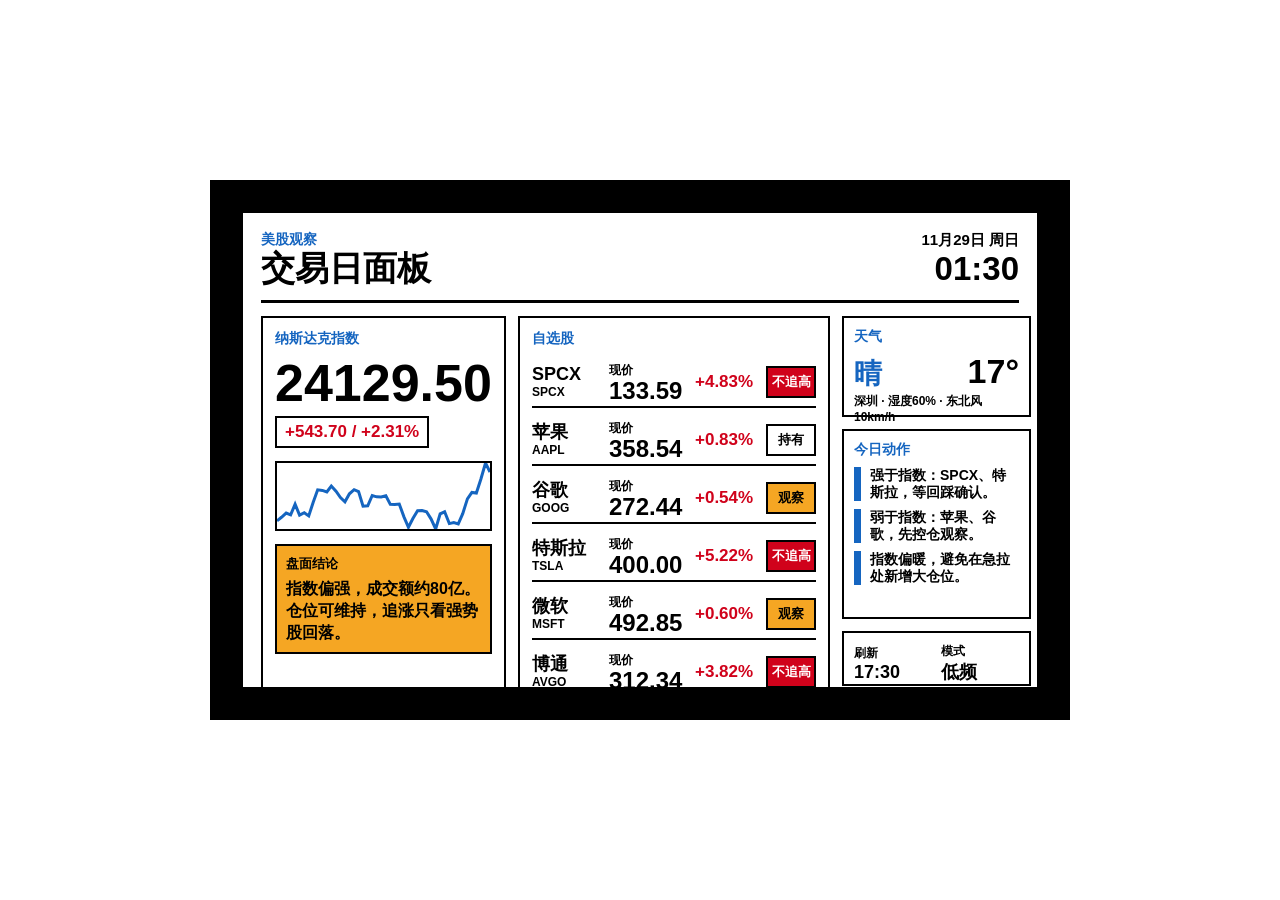
==== commit 6f065da4: "deploy: 5b3ad0c726f53f0782bac9192af07a81ab85d8e0" ====
--- a/sensecraft.html
+++ b/sensecraft.html
@@ -392,7 +392,7 @@
       </section>
     </main>
 
-    <script>window.PANEL_DATA = {"updatedAt": "2026-11-29T01:00:44+08:00", "source": {"market": "Sina Finance 美股 hq.sinajs.cn", "weather": "Open-Meteo"}, "index": {"name": "纳斯达克指数", "code": "IXIC", "price": 24129.5, "change": 543.7, "changePct": 2.31, "open": 23958.46, "high": 24149.09, "low": 23690.6, "volume": 4955552619, "amount": 7959054819.0, "trend": "指数偏强", "risk": "相对强", "quoteTime": "2026-11-29T01:00:42+08:00", "volumeTone": "成交额约80亿", "series": [24000.85, 24005.91, 24011.94, 24009.34, 24024.48, 24008.97, 24012.29, 24007.87, 24027.31, 24044.97, 24044.19, 24041.94, 24050.45, 24043.04, 24033.98, 24028.08, 24039.29, 24045.27, 24042.45, 24021.74, 24022.24, 24037.01, 24035.02, 24034.92, 24036.62, 24024.27, 24024.05, 24024.73, 24006.45, 23991.57, 24004.13, 24015.36, 24015.55, 24013.72, 24003.67, 23989.17, 24010.75, 24013.69, 23996.88, 23998.45, 23996.51, 24011.12, 24032.21, 24041.34, 24040.48, 24060.16, 24083.28, 24070.37]}, "stocks": [{"name": "SPCX", "code": "SPCX", "price": 133.59, "change": 6.15, "changePct": 4.83, "open": 131.19, "high": 134.44, "low": 129.1, "volume": 51364369, "amount": 104455447.0, "trend": "盘中偏强", "risk": "强于指数", "quoteTime": "2026-11-29T01:00:42+08:00"}, {"name": "苹果", "code": "AAPL", "price": 358.54, "change": 2.96, "changePct": 0.83, "open": 358.21, "high": 359.5, "low": 355.64, "volume": 22683910, "amount": 46955553.0, "trend": "盘中偏强", "risk": "弱于指数", "quoteTime": "2026-11-29T01:00:42+08:00"}, {"name": "谷歌", "code": "GOOG", "price": 272.44, "change": 1.46, "changePct": 0.54, "open": 277.02, "high": 277.3, "low": 268.2, "volume": 14018418, "amount": 25547656.0, "trend": "红盘震荡", "risk": "弱于指数", "quoteTime": "2026-11-29T01:00:42+08:00"}, {"name": "特斯拉", "code": "TSLA", "price": 400.0, "change": 19.86, "changePct": 5.22, "open": 391.34, "high": 401.18, "low": 384.66, "volume": 26634592, "amount": 32459286.0, "trend": "盘中偏强", "risk": "强于指数", "quoteTime": "2026-11-29T01:00:42+08:00"}, {"name": "微软", "code": "MSFT", "price": 492.85, "change": 2.92, "changePct": 0.6, "open": 499.75, "high": 500.46, "low": 488.83, "volume": 12489416, "amount": 28190420.0, "trend": "红盘震荡", "risk": "弱于指数", "quoteTime": "2026-11-29T01:00:42+08:00"}, {"name": "博通", "code": "AVGO", "price": 312.34, "change": 11.48, "changePct": 3.82, "open": 305.21, "high": 313.12, "low": 304.75, "volume": 17091992, "amount": 34765416.0, "trend": "盘中偏强", "risk": "强于指数", "quoteTime": "2026-11-29T01:00:42+08:00"}, {"name": "可口可乐", "code": "KO", "price": 97.4, "change": -0.19, "changePct": -0.19, "open": 96.79, "high": 97.81, "low": 96.5, "volume": 9315118, "amount": 21239298.0, "trend": "绿盘震荡", "risk": "弱于指数", "quoteTime": "2026-11-29T01:00:42+08:00"}], "weather": {"city": "深圳", "condition": "晴", "temperature": 17, "humidity": 61, "wind": "东北风 10km/h"}, "ui": {"eyebrow": "美股观察"}, "clock": {"clockText": "01:00", "dateText": "11月29日 周日"}};</script>
+    <script>window.PANEL_DATA = {"updatedAt": "2026-11-29T01:30:36+08:00", "source": {"market": "Sina Finance 美股 hq.sinajs.cn", "weather": "Open-Meteo"}, "index": {"name": "纳斯达克指数", "code": "IXIC", "price": 24129.5, "change": 543.7, "changePct": 2.31, "open": 23958.46, "high": 24149.09, "low": 23690.6, "volume": 4955552619, "amount": 7959054819.0, "trend": "指数偏强", "risk": "相对强", "quoteTime": "2026-11-29T01:30:34+08:00", "volumeTone": "成交额约80亿", "series": [24000.85, 24005.91, 24011.94, 24009.34, 24024.48, 24008.97, 24012.29, 24007.87, 24027.31, 24044.97, 24044.19, 24041.94, 24050.45, 24043.04, 24033.98, 24028.08, 24039.29, 24045.27, 24042.45, 24021.74, 24022.24, 24037.01, 24035.02, 24034.92, 24036.62, 24024.27, 24024.05, 24024.73, 24006.45, 23991.57, 24004.13, 24015.36, 24015.55, 24013.72, 24003.67, 23989.17, 24010.75, 24013.69, 23996.88, 23998.45, 23996.51, 24011.12, 24032.21, 24041.34, 24040.48, 24060.16, 24083.28, 24070.37]}, "stocks": [{"name": "SPCX", "code": "SPCX", "price": 133.59, "change": 6.15, "changePct": 4.83, "open": 131.19, "high": 134.44, "low": 129.1, "volume": 51364369, "amount": 104455447.0, "trend": "盘中偏强", "risk": "强于指数", "quoteTime": "2026-11-29T01:30:34+08:00"}, {"name": "苹果", "code": "AAPL", "price": 358.54, "change": 2.96, "changePct": 0.83, "open": 358.21, "high": 359.5, "low": 355.64, "volume": 22683910, "amount": 46955553.0, "trend": "盘中偏强", "risk": "弱于指数", "quoteTime": "2026-11-29T01:30:34+08:00"}, {"name": "谷歌", "code": "GOOG", "price": 272.44, "change": 1.46, "changePct": 0.54, "open": 277.02, "high": 277.3, "low": 268.2, "volume": 14018418, "amount": 25547656.0, "trend": "红盘震荡", "risk": "弱于指数", "quoteTime": "2026-11-29T01:30:34+08:00"}, {"name": "特斯拉", "code": "TSLA", "price": 400.0, "change": 19.86, "changePct": 5.22, "open": 391.34, "high": 401.18, "low": 384.66, "volume": 26634592, "amount": 32459286.0, "trend": "盘中偏强", "risk": "强于指数", "quoteTime": "2026-11-29T01:30:34+08:00"}, {"name": "微软", "code": "MSFT", "price": 492.85, "change": 2.92, "changePct": 0.6, "open": 499.75, "high": 500.46, "low": 488.83, "volume": 12489416, "amount": 28190420.0, "trend": "红盘震荡", "risk": "弱于指数", "quoteTime": "2026-11-29T01:30:34+08:00"}, {"name": "博通", "code": "AVGO", "price": 312.34, "change": 11.48, "changePct": 3.82, "open": 305.21, "high": 313.12, "low": 304.75, "volume": 17091992, "amount": 34765416.0, "trend": "盘中偏强", "risk": "强于指数", "quoteTime": "2026-11-29T01:30:34+08:00"}, {"name": "可口可乐", "code": "KO", "price": 97.4, "change": -0.19, "changePct": -0.19, "open": 96.79, "high": 97.81, "low": 96.5, "volume": 9315118, "amount": 21239298.0, "trend": "绿盘震荡", "risk": "弱于指数", "quoteTime": "2026-11-29T01:30:34+08:00"}], "weather": {"city": "深圳", "condition": "晴", "temperature": 17, "humidity": 60, "wind": "东北风 10km/h"}, "ui": {"eyebrow": "美股观察"}, "clock": {"clockText": "01:30", "dateText": "11月29日 周日"}};</script>
 <script>
 const state = {
   market: null,
